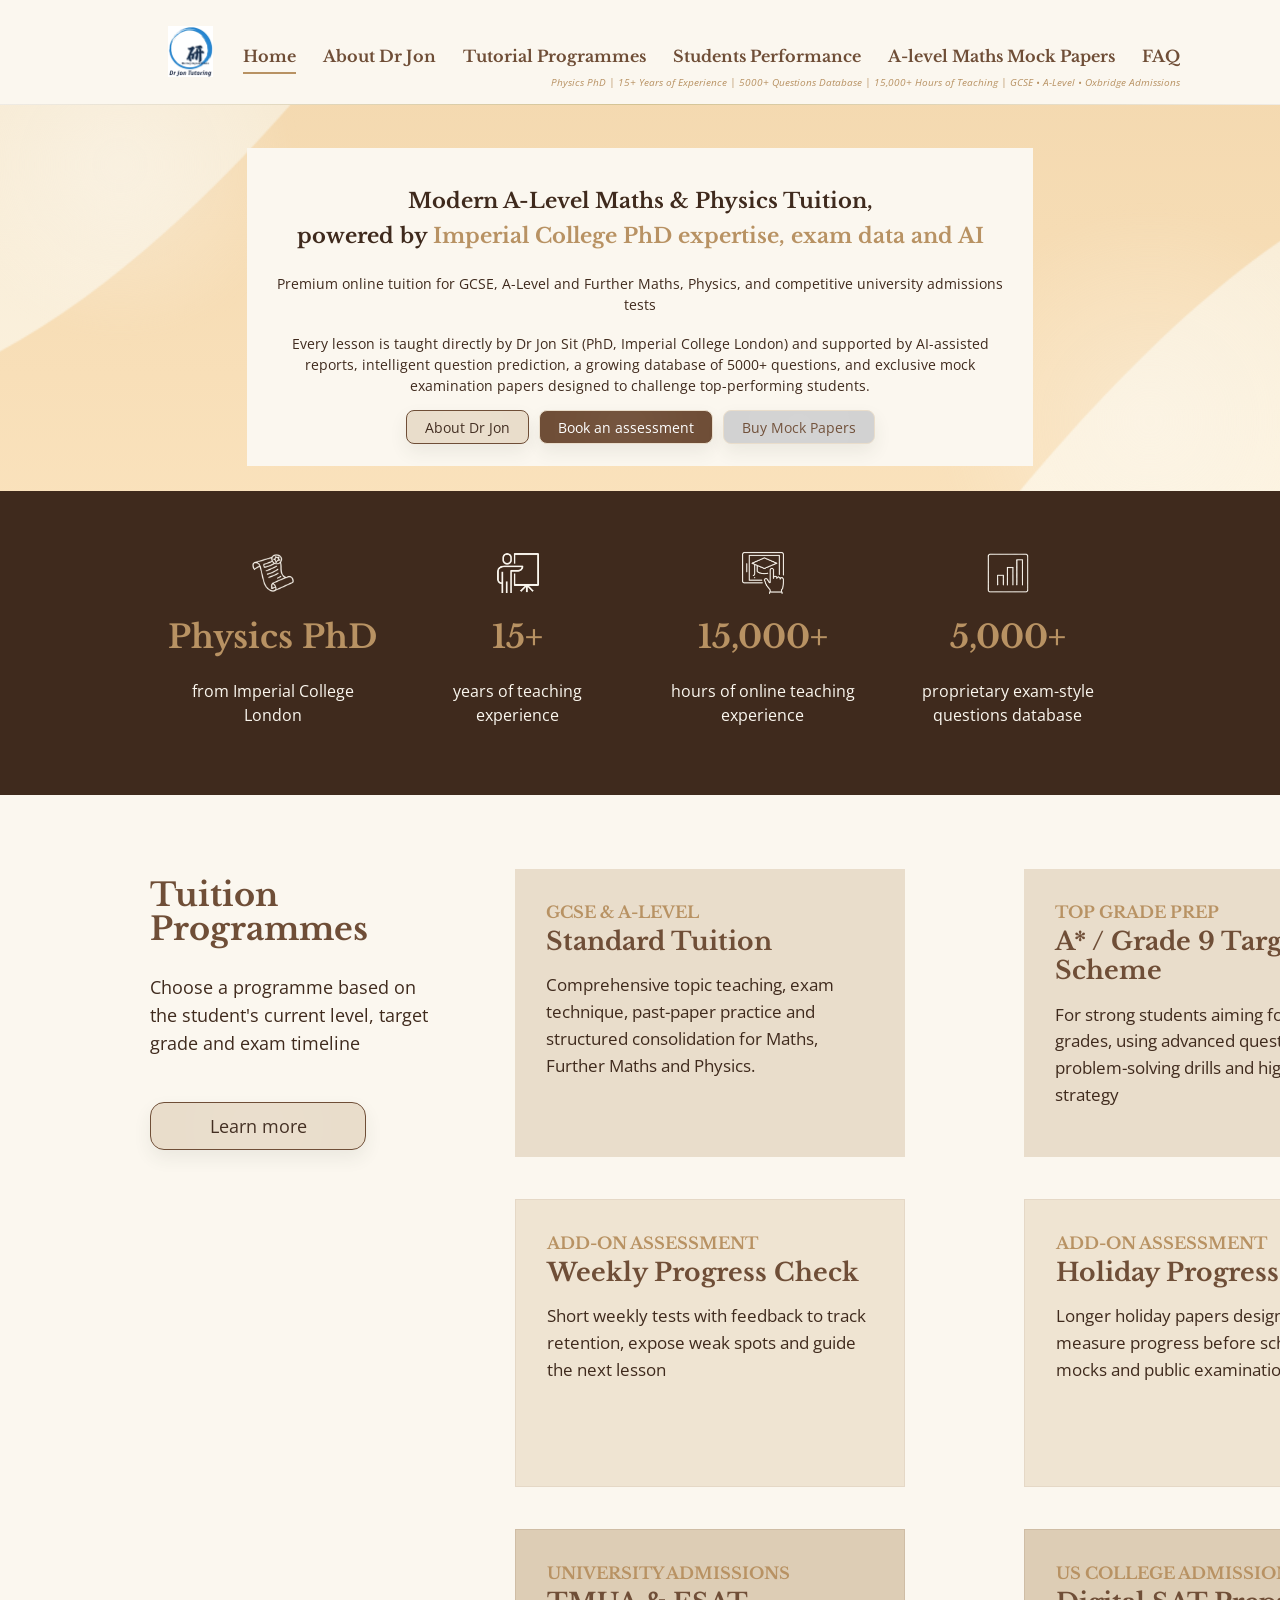
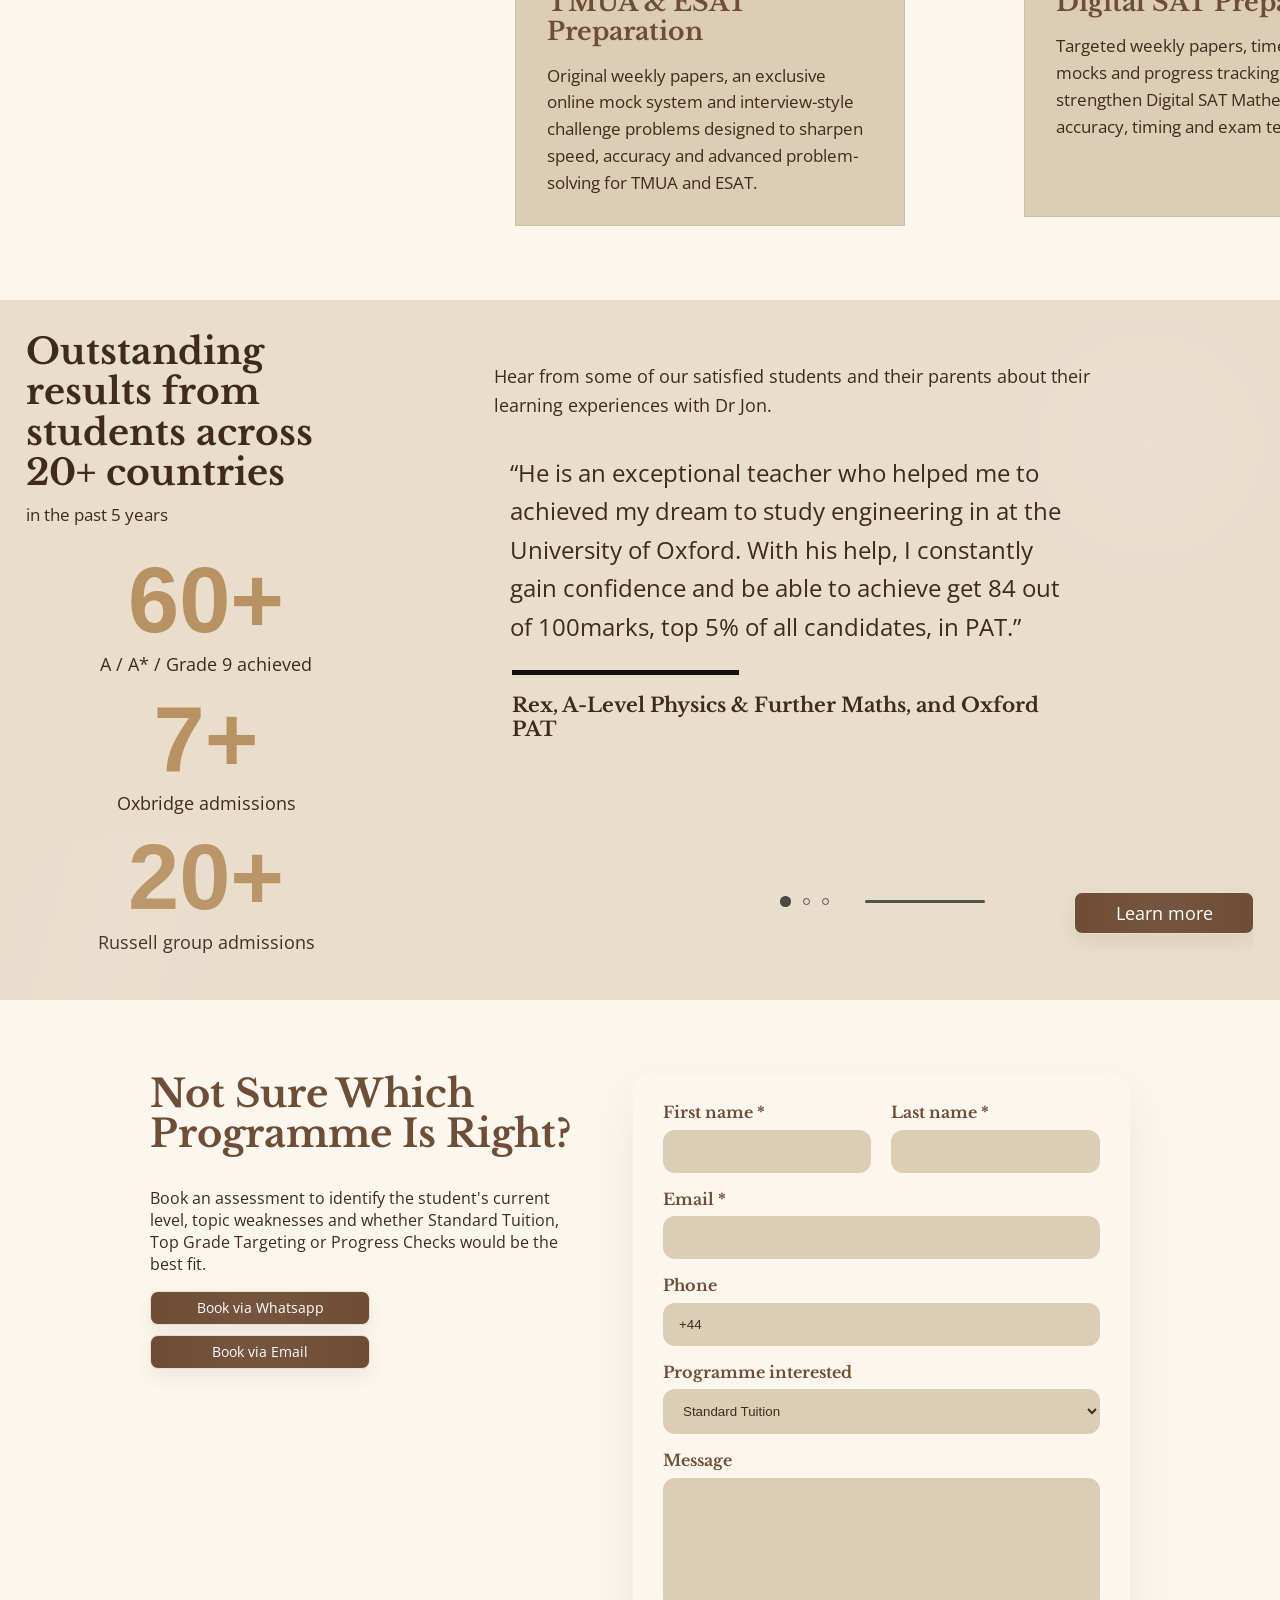
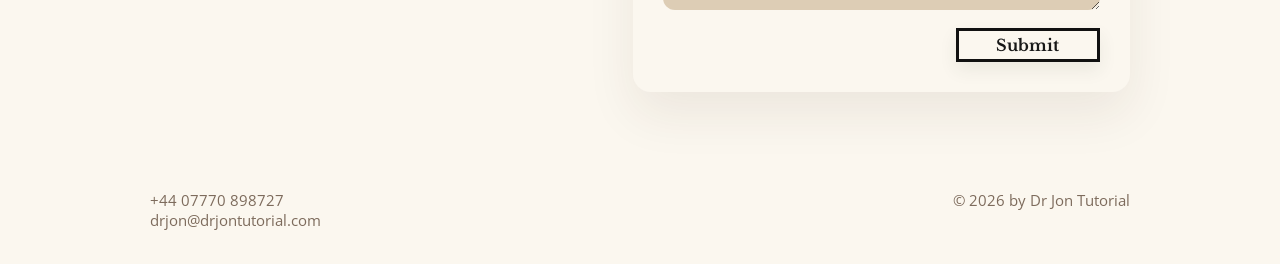
==== index.html @ 5d6f905e "Changes" ====
<!doctype html>
<html lang="en">
<head>
  <meta charset="utf-8">
  <meta name="viewport" content="width=device-width, initial-scale=1">
  <title>Dr Jon Tutoring</title>
  <link rel="preconnect" href="https://fonts.googleapis.com">
  <link rel="preconnect" href="https://fonts.gstatic.com" crossorigin>
  <link href="https://fonts.googleapis.com/css2?family=Libre+Baskerville:wght@400;700&family=Open+Sans:wght@400;700&display=swap" rel="stylesheet">
  <link rel="stylesheet" href="./styles.css">
</head>
<body>
  <header class="site-header">
    <div class="container header-inner">
      <a class="brand" href="./index.html" aria-label="Dr Jon Tutoring home">
        <img src="./assets/logo.png" alt="Dr Jon Tutoring logo">
        <div class="brand-copy">
          <p class="brand-title">Dr Jon Tutoring</p>
          <span class="brand-tag">Physics PhD and exam-focused tuition</span>
        </div>
      </a>
      <div class="site-nav">
        <ul>
          <li><a href="./index.html" aria-current="page">Home</a></li>
          <li><a href="./about-dr-jon.html">About Dr Jon</a></li>
          <li><a href="./tutorial-programmes.html">Tutorial Programmes</a></li>
          <li><a href="./students-performance.html">Students Performance</a></li>
          <li><a href="./a-level-maths-mock-papers.html">A-level Maths Mock Papers</a></li>
          <li><a href="./faq.html">FAQ</a></li>
        </ul>
        <div class="header-note">Physics PhD | 15+ Years of Experience | 5000+ Questions Database | 15,000+ Hours of Teaching | GCSE &bull; A-Level &bull; Oxbridge Admissions</div>
      </div>
    </div>
  </header>

  <main>
    <section class="hero reveal-section">
      <div class="container">
        <div class="hero-card animate-in reveal-card">
          <h1 class="hero-title">
            Modern A-Level Maths &amp; Physics Tuition,<br>
            powered by <span class="gold">Imperial College PhD expertise, exam data and AI</span>
          </h1>
          <p class="hero-subtitle">Premium online tuition for GCSE, A-Level and Further Maths, Physics, and competitive university admissions tests</p>
          <p class="hero-body">Every lesson is taught directly by Dr Jon Sit (PhD, Imperial College London) and supported by AI-assisted reports, intelligent question prediction, a growing database of 5000+ questions, and exclusive mock examination papers designed to challenge top-performing students.</p>
          <div class="hero-actions">
            <a class="btn primary" href="./about-dr-jon.html">About Dr Jon</a>
            <a class="btn dark" href="#contact">Book an assessment</a>
            <a class="btn light" href="./a-level-maths-mock-papers.html">Buy Mock Papers</a>
          </div>
        </div>
      </div>
    </section>

    <section class="stats reveal-section">
      <div class="container stats-grid">
        <article class="stat reveal-card" style="transition-delay: 0ms;">
          <div class="stat-icon"><img src="./assets/home-stat-scroll.png" alt=""></div>
          <h2 class="stat-value">Physics PhD</h2>
          <p class="stat-copy">from Imperial College London</p>
        </article>
        <article class="stat reveal-card" style="transition-delay: 80ms;">
          <div class="stat-icon"><img src="./assets/home-stat-teacher.png" alt=""></div>
          <h2 class="stat-value">15+</h2>
          <p class="stat-copy">years of teaching experience</p>
        </article>
        <article class="stat reveal-card" style="transition-delay: 160ms;">
          <div class="stat-icon"><img src="./assets/home-stat-online.png" alt=""></div>
          <h2 class="stat-value">15,000+</h2>
          <p class="stat-copy">hours of online teaching experience</p>
        </article>
        <article class="stat reveal-card" style="transition-delay: 240ms;">
          <div class="stat-icon"><img src="./assets/home-stat-chart.png" alt=""></div>
          <h2 class="stat-value">5,000+</h2>
          <p class="stat-copy">proprietary exam-style questions database</p>
        </article>
      </div>
    </section>

    <section class="section home-programmes-section reveal-section">
      <div class="container programmes">
        <div class="programmes-copy reveal-card">
          <p class="section-eyebrow">Tuition</p>
          <h2 class="section-title">Programmes</h2>
          <p>Choose a programme based on the student's current level, target grade and exam timeline</p>
          <a class="btn primary programmes-cta" href="./tutorial-programmes.html">Learn more</a>
        </div>
        <article class="programme-card reveal-card" style="transition-delay: 70ms;">
          <h3>GCSE &amp; A-Level</h3>
          <h4>Standard Tuition</h4>
          <p>Comprehensive topic teaching, exam technique, past-paper practice and structured consolidation for Maths, Further Maths and Physics.</p>
        </article>
        <article class="programme-card reveal-card" style="transition-delay: 140ms;">
          <h3>Top Grade Prep</h3>
          <h4>A* / Grade 9 Targeting Scheme</h4>
          <p>For strong students aiming for the highest grades, using advanced questions, problem-solving drills and high-level exam strategy</p>
        </article>
        <article class="programme-card programme-card--light reveal-card" style="transition-delay: 210ms;">
          <h3>Add-on Assessment</h3>
          <h4>Weekly Progress Check</h4>
          <p>Short weekly tests with feedback to track retention, expose weak spots and guide the next lesson</p>
        </article>
        <article class="programme-card programme-card--light reveal-card" style="transition-delay: 280ms;">
          <h3>Add-on Assessment</h3>
          <h4>Holiday Progress Check</h4>
          <p>Longer holiday papers designed to measure progress before school tests, mocks and public examinations</p>
        </article>
        <article class="programme-card programme-card--admissions programme-card--tmua reveal-card" style="transition-delay: 350ms;">
          <h3>University Admissions</h3>
          <h4>TMUA &amp; ESAT Preparation</h4>
          <p>Original weekly papers, an exclusive online mock system and interview-style challenge problems designed to sharpen speed, accuracy and advanced problem-solving for TMUA and ESAT.</p>
        </article>
        <article class="programme-card programme-card--admissions programme-card--sat reveal-card" style="transition-delay: 420ms;">
          <h3>US College Admissions</h3>
          <h4>Digital SAT Preparation</h4>
          <p>Targeted weekly papers, timed online mocks and progress tracking to strengthen Digital SAT Mathematics accuracy, timing and exam technique.</p>
        </article>
      </div>
    </section>

    <section class="section results reveal-section">
      <div class="container results-grid">
        <div class="big-stats reveal-card">
          <div>
            <h2 class="section-title">Outstanding results from students across 20+ countries</h2>
            <p class="big-stats-note">in the past 5 years</p>
          </div>
          <div>
            <p class="big-stat-number" data-counter-target="90" data-counter-suffix="+">90+</p>
            <div class="big-stat-label">A / A* / Grade 9 achieved</div>
          </div>
          <div>
            <p class="big-stat-number" data-counter-target="10" data-counter-suffix="+">10+</p>
            <div class="big-stat-label">Oxbridge admissions</div>
          </div>
          <div>
            <p class="big-stat-number" data-counter-target="30" data-counter-suffix="+">30+</p>
            <div class="big-stat-label">Russell group admissions</div>
          </div>
        </div>

        <div class="testimonial-shell reveal-card" style="transition-delay: 120ms;">
          <p class="testimonial-intro">Hear from some of our satisfied students and their parents about their learning experiences with Dr Jon.</p>

          <div class="testimonial-stage" aria-live="polite">
            <article class="testimonial active" data-testimonial>
              <p class="testimonial-quote">&ldquo;He is an exceptional teacher who helped me to achieved my dream to study engineering in at the University of Oxford. With his help, I constantly gain confidence and be able to achieve get 84 out of 100marks, top 5% of all candidates, in PAT.&rdquo;</p>
              <div class="testimonial-rule"></div>
              <p class="testimonial-name">Rex, A-Level Physics &amp; Further Maths, and Oxford PAT</p>
            </article>
            <article class="testimonial" data-testimonial>
              <p class="testimonial-quote">&ldquo;Thank you so much, Dr. Jon, for helping my son Harry get into Oxford to study Physics. We never imagined Harry could achieve this!&rdquo;</p>
              <div class="testimonial-rule"></div>
              <p class="testimonial-name">Parent of Harry, A-Level Physics and Oxford PAT</p>
            </article>
            <article class="testimonial" data-testimonial>
              <p class="testimonial-quote">&ldquo;Jon is smart, friendly and patient. He sees the strength and weakness in his pupils and tutors accordingly. He has expertise in preparation for Oxbridge, and I am very happy to report that my son has been accepted by Cambridge this year.&rdquo;</p>
              <div class="testimonial-rule"></div>
              <p class="testimonial-name">Sharon, A-level Physics, Maths &amp; Further Maths, Cambridge EAA</p>
            </article>
          </div>

          <div class="testimonial-controls">
            <div class="dots" aria-label="Testimonial rotation controls">
              <button class="dot active" type="button" aria-label="Show testimonial 1" aria-pressed="true"></button>
              <button class="dot" type="button" aria-label="Show testimonial 2" aria-pressed="false"></button>
              <button class="dot" type="button" aria-label="Show testimonial 3" aria-pressed="false"></button>
            </div>
            <div class="testimonial-progress" aria-hidden="true"><span class="testimonial-progress-bar" data-testimonial-progress></span></div>
            <a class="btn dark" href="./students-performance.html">Learn more</a>
          </div>
        </div>
      </div>
    </section>

    <section class="section contact reveal-section" id="contact">
      <div class="container contact-grid">
        <div class="contact-copy reveal-card">
          <h2 class="section-title">Not Sure Which Programme Is Right?</h2>
          <p>Book an assessment to identify the student's current level, topic weaknesses and whether Standard Tuition, Top Grade Targeting or Progress Checks would be the best fit.</p>
          <a class="btn dark" href="https://wa.me/447770898727" target="_blank" rel="noreferrer noopener">Book via Whatsapp</a>
          <a class="btn dark" href="mailto:drjon@drjontutorial.com">Book via Email</a>
        </div>

        <div class="contact-panel reveal-card" style="transition-delay: 120ms;">
          <form class="contact-form">
            <div class="field">
              <label for="first-name">First name *</label>
              <input id="first-name" type="text" name="first-name">
            </div>
            <div class="field">
              <label for="last-name">Last name *</label>
              <input id="last-name" type="text" name="last-name">
            </div>
            <div class="field full">
              <label for="email">Email *</label>
              <input id="email" type="email" name="email">
            </div>
            <div class="field full">
              <label for="phone">Phone</label>
              <input id="phone" type="tel" name="phone" value="+44 ">
            </div>
            <div class="field full">
              <label for="programme">Programme interested</label>
              <select id="programme" name="programme">
                <option>Standard Tuition</option>
                <option>Top Grade Targeting Scheme</option>
                <option>Holiday Progress Check</option>
                <option>TMUA &amp; ESAT Preparation</option>
                <option>Digital SAT Preparation</option>
                <option>Mock Papers</option>
              </select>
            </div>
            <div class="field full">
              <label for="message">Message</label>
              <textarea id="message" name="message"></textarea>
            </div>
            <div class="submit-row">
              <button class="btn" type="submit">Submit</button>
            </div>
          </form>
        </div>
      </div>
    </section>
  </main>

  <footer class="site-footer">
    <div class="container footer-inner">
      <div>
        <div>+44 07770 898727</div>
        <div>drjon@drjontutorial.com</div>
      </div>
      <div>&copy; <span data-year></span> by Dr Jon Tutorial</div>
    </div>
  </footer>

  <script src="./script.js"></script>
</body>
</html>
---- styles.css ----
:root {
  --bg: #fbf7ef;
  --bg-warm: #e9ddcb;
  --bg-warm-deep: #d8c7ad;
  --ink: #3f2a1d;
  --ink-soft: #6f4e37;
  --text: #3f2a1d;
  --muted: #7d6b5c;
  --panel: #fbf7ef;
  --accent: #b89263;
  --accent-dark: #6f4e37;
  --gold: #b89263;
  --charcoal: #3f2a1d;
  --button: #6f4e37;
  --shadow: 0 22px 50px rgba(63, 42, 29, 0.08);
  --max: 1200px;
  --radius: 18px;
  --font-serif: "Libre Baskerville", Georgia, "Times New Roman", serif;
  --font-sans: "Open Sans", "Segoe UI", Tahoma, Geneva, Verdana, sans-serif;
}

* {
  box-sizing: border-box;
}

html {
  scroll-behavior: smooth;
}

body {
  margin: 0;
  background: var(--bg);
  color: var(--text);
  font-family: var(--font-sans);
  min-width: 980px;
  overflow-x: hidden;
}

img {
  max-width: 100%;
  display: block;
}

a {
  color: inherit;
  text-decoration: none;
}

button {
  font: inherit;
}

.container {
  width: 980px;
  margin: 0 auto;
}

.site-header {
  position: sticky;
  top: 0;
  z-index: 20;
  background: rgba(251, 247, 239, 0.96);
  backdrop-filter: blur(10px);
  border-bottom: 1px solid rgba(57, 61, 50, 0.06);
}

.header-inner {
  position: relative;
  width: 100%;
  min-height: 104px;
}

.brand {
  position: absolute;
  left: 168px;
  top: 26px;
  display: flex;
  align-items: center;
  gap: 14px;
  width: 56px;
  margin: 0;
}

.brand img {
  width: 45px;
  height: 51px;
  object-fit: contain;
  background: #fff;
}

.brand-copy {
  display: none;
  flex-direction: column;
  gap: 4px;
}

.brand-title {
  margin: 0;
  color: var(--ink-soft);
  font: 700 1rem/1.1 var(--font-serif);
}

.brand-tag {
  color: var(--gold);
  font-size: 0.78rem;
}

.site-nav {
  position: absolute;
  top: 45px;
  right: 100px;
  display: flex;
  flex-direction: column;
  align-items: flex-end;
  gap: 8px;
  width: auto;
  margin: 0;
  transform: none;
}

.site-nav ul {
  display: flex;
  flex-wrap: nowrap;
  justify-content: flex-end;
  gap: 27px;
  list-style: none;
  margin: 0;
  padding: 0;
}

.site-nav a {
  position: relative;
  color: var(--ink-soft);
  font: 700 16px/1.4 var(--font-serif);
}

.site-nav a::after {
  content: "";
  position: absolute;
  left: 0;
  bottom: -8px;
  width: 100%;
  height: 2px;
  background: var(--gold);
  transform: scaleX(0);
  transform-origin: center;
  transition: transform 180ms ease;
}

.site-nav a:hover::after,
.site-nav a[aria-current="page"]::after {
  transform: scaleX(1);
}

.header-note {
  color: #b89263;
  font-family: var(--font-sans);
  font-size: 10px;
  font-style: italic;
  text-align: right;
  width: 680px;
  line-height: 1.4;
}

.hero {
  position: relative;
  overflow: hidden;
  background:
    linear-gradient(rgba(233, 221, 203, 0.3), rgba(251, 247, 239, 0.3)),
    url("./assets/hero-bg.png") center/cover no-repeat;
  height: 386px;
  padding: 43px 0 0;
}

.hero::before,
.hero::after {
  content: "";
  position: absolute;
  inset: auto;
  border-radius: 50%;
  pointer-events: none;
  filter: blur(10px);
  opacity: 0.5;
}

.hero::before {
  top: -120px;
  left: -60px;
  width: 360px;
  height: 360px;
  background: radial-gradient(circle, rgba(251, 247, 239, 0.8) 0%, rgba(251, 247, 239, 0) 68%);
  animation: heroFloatOne 16s ease-in-out infinite;
}

.hero::after {
  right: -80px;
  bottom: -140px;
  width: 420px;
  height: 420px;
  background: radial-gradient(circle, rgba(251, 247, 239, 0.68) 0%, rgba(251, 247, 239, 0) 72%);
  animation: heroFloatTwo 18s ease-in-out infinite;
}

.hero-card {
  position: relative;
  z-index: 1;
  width: 786px;
  min-height: 300px;
  margin: 0 auto;
  padding: 36px 30px 22px;
  background: #fbf7ef;
  border: 0;
  box-shadow: none;
  text-align: center;
}

.hero-title {
  margin: 0 0 20px;
  color: var(--ink);
  font: 700 21px/1.65 var(--font-serif);
}

.hero-title .gold {
  color: var(--gold);
}

.hero-subtitle,
.hero-body {
  margin: 0 auto;
  max-width: 726px;
  line-height: 1.5;
  color: var(--text);
}

.hero-subtitle {
  font-size: 14px;
  margin-bottom: 18px;
}

.hero-body {
  font-size: 14px;
}

.hero-actions {
  display: flex;
  flex-wrap: nowrap;
  justify-content: center;
  gap: 10px;
  margin-top: 14px;
}

.btn {
  display: inline-flex;
  align-items: center;
  justify-content: center;
  position: relative;
  isolation: isolate;
  overflow: hidden;
  width: auto;
  min-width: 0;
  height: 34px;
  padding: 0 18px;
  border-radius: 8px;
  border: 1px solid transparent;
  font-size: 14px;
  white-space: nowrap;
  box-shadow: 0 8px 18px rgba(57, 61, 50, 0.08);
  transition: transform 240ms cubic-bezier(0.22, 1, 0.36, 1), opacity 180ms ease, background 240ms ease, box-shadow 240ms ease, border-color 240ms ease;
}

.btn::before,
.btn::after {
  content: "";
  position: absolute;
  pointer-events: none;
}

.btn::before {
  inset: -1px;
  background: linear-gradient(118deg, transparent 20%, rgba(255, 255, 255, 0.34) 46%, rgba(255, 255, 255, 0.08) 54%, transparent 78%);
  transform: translateX(-135%);
  opacity: 0;
  transition: transform 760ms cubic-bezier(0.22, 1, 0.36, 1), opacity 260ms ease;
}

.btn::after {
  left: 50%;
  top: 50%;
  width: 140%;
  height: 260%;
  transform: translate(-50%, -50%) scale(0.92);
  background: radial-gradient(circle, rgba(255, 255, 255, 0.18) 0%, rgba(255, 255, 255, 0) 62%);
  mix-blend-mode: screen;
  opacity: 0.22;
  animation: buttonBreath 4.8s ease-in-out infinite;
}

.hero-actions .btn,
.contact-copy .btn {
  width: auto;
  min-width: 0;
  white-space: nowrap;
}

.btn:hover {
  transform: translateY(-2px);
  box-shadow: 0 14px 24px rgba(57, 61, 50, 0.12);
}

.btn:hover::before,
.btn:focus-visible::before {
  transform: translateX(135%);
  opacity: 1;
}

.btn:hover::after,
.btn:focus-visible::after {
  opacity: 0.34;
}

.btn:focus-visible {
  outline: 2px solid rgba(168, 132, 22, 0.58);
  outline-offset: 3px;
}

.btn.primary {
  background: #e9ddcb;
  color: var(--ink);
  border-color: #6f4e37;
}

.btn.dark {
  background: #6f4e37;
  color: #fff;
  border-color: #e9ddcb;
}

.btn.light {
  background: #d2d2d2;
  color: #6f4e37;
  border-color: #e9ddcb;
}

.stats {
  background: var(--charcoal);
  color: #fbf7ef;
  height: 304px;
  padding: 60px 0 0;
}

.stats-grid {
  display: grid;
  grid-template-columns: repeat(4, 1fr);
  gap: 0;
}

.stat {
  text-align: center;
}

.stat-icon {
  margin: 0 auto 20px;
  width: 44px;
  height: 44px;
  border: 0;
  border-radius: 0;
  display: grid;
  place-items: center;
}

.stat-icon img {
  width: 44px;
  height: 44px;
  object-fit: contain;
}

.stat-value {
  margin: 0;
  color: var(--gold);
  font: 700 32px/1.4 var(--font-serif);
}

.stat-copy {
  margin: 19px auto 0;
  max-width: 190px;
  line-height: 1.5;
  font-size: 16px;
}

.section {
  padding: 74px 0;
}

.section-title {
  margin: 0 0 16px;
  color: var(--ink-soft);
  font: 700 clamp(2rem, 3vw, 3.6rem)/1.05 var(--font-serif);
}

.section-eyebrow {
  margin: 0 0 10px;
  color: var(--gold);
  font: 700 1rem/1.1 var(--font-serif);
  text-transform: uppercase;
}

.programmes {
  display: grid;
  grid-template-columns: 327px 471px 327px;
  grid-template-rows: auto auto;
  column-gap: 38px;
  row-gap: 42px;
  align-items: start;
}

.programmes-copy {
  grid-row: 1 / span 2;
  padding-top: 10px;
}

.programmes-copy .section-eyebrow {
  display: none;
}

.programmes-copy .section-title {
  width: 220px;
  color: var(--ink-soft);
  font: 700 32px/1.05 var(--font-serif);
  margin-bottom: 28px;
}

.programmes-copy .section-title::before {
  content: "Tuition\A";
  white-space: pre;
}

.programmes-copy p,
.page-content p {
  line-height: 1.7;
}

.programmes-copy p {
  width: 285px;
  margin: 0 0 44px;
  font-size: 18px;
  line-height: 1.55;
}

.programmes-cta {
  width: 216px;
  height: 48px;
  border-radius: 14px;
  color: var(--ink);
  font-size: 18px;
  border-color: #b89263;
}

.programme-card {
  width: 390px;
  min-height: 288px;
  margin: 0;
  padding: 34px 31px 28px;
  background: #e9ddcb;
  box-shadow: none;
  transition: transform 280ms ease, box-shadow 280ms ease;
}

.programme-card:hover {
  transform: translateY(-6px);
  box-shadow: 0 18px 32px rgba(91, 77, 67, 0.14);
}

.programme-card h3 {
  margin: 0 0 4px;
  color: var(--gold);
  font: 700 1.02rem/1.2 var(--font-serif);
  text-transform: uppercase;
}

.programme-card h4 {
  margin: 0 0 16px;
  color: var(--ink-soft);
  font: 700 25px/1.18 var(--font-serif);
}

.programme-card p {
  margin: 0;
  color: #3f2a1d;
  font-size: 17px;
  line-height: 1.58;
}

.programme-card--light {
  background: #efe4d2;
  border: 1px solid rgba(111, 78, 55, 0.08);
}

.programme-card--admissions {
  width: 390px;
  min-height: 288px;
  padding: 34px 31px 28px;
  background: #ddcdb5;
  border: 1px solid rgba(111, 78, 55, 0.12);
}

.programme-card--tmua {
  grid-column: 2;
  grid-row: 3;
}

.programme-card--sat {
  grid-column: 3;
  grid-row: 3;
}

@media (max-width: 900px) {
  .programme-card--admissions {
    min-height: 0;
  }
}

.tutorial-page {
  background:
    linear-gradient(180deg, rgba(224, 190, 154, 0.28) 0, rgba(224, 190, 154, 0.28) 390px, transparent 390px),
    var(--bg);
}

.tutorial-hero {
  padding: 48px 0 24px;
}

.tutorial-hero-inner {
  display: grid;
  grid-template-columns: 430px 1fr;
  gap: 34px;
  align-items: stretch;
}

.tutorial-hero-copy {
  padding: 42px 0 0 4px;
}

.tutorial-hero-title {
  width: 360px;
  margin-bottom: 18px;
}

.tutorial-lead {
  width: 340px;
  margin: 0;
  font-size: 16px;
  line-height: 1.8;
  color: var(--ink-soft);
}

.tutorial-hero-panel {
  display: flex;
  align-items: center;
  min-height: 290px;
  padding: 36px 38px;
  background: #e9ddcb;
}

.tutorial-hero-panel-copy {
  max-width: 560px;
}

.tutorial-hero-kicker {
  margin: 0 0 16px;
  color: #6f4e37;
  font: 700 0.95rem/1.1 var(--font-serif);
  text-transform: uppercase;
  letter-spacing: 0.03em;
}

.tutorial-hero-panel h2 {
  margin: 0 0 16px;
  color: var(--ink);
  font: 700 2.25rem/1.06 var(--font-serif);
  max-width: 440px;
}

.tutorial-hero-panel p:last-child {
  margin: 0;
  max-width: 520px;
  font-size: 1rem;
  line-height: 1.8;
}

.tutorial-features {
  padding-top: 10px;
  padding-bottom: 28px;
}

.tutorial-features-grid {
  display: grid;
  grid-template-columns: repeat(4, 1fr);
  gap: 18px;
}

.feature-card {
  min-height: 220px;
  padding: 30px 24px 26px;
  background: #fbf7ef;
  border: 1px solid rgba(91, 77, 67, 0.12);
}

.feature-number {
  color: #b89263;
  font: 700 2rem/1 var(--font-serif);
  margin-bottom: 22px;
}

.feature-card h3 {
  margin: 0 0 12px;
  color: var(--ink);
  font: 700 1.15rem/1.2 var(--font-serif);
}

.feature-card p {
  margin: 0;
  line-height: 1.8;
}

.tutorial-pathway {
  padding-top: 46px;
}

.tutorial-section-heading {
  width: 820px;
  margin: 0 auto 28px;
  text-align: center;
}

.tutorial-section-heading .section-eyebrow {
  display: inline-block;
  margin-bottom: 14px;
}

.tutorial-section-heading .section-title {
  margin-bottom: 10px;
}

.tutorial-section-heading p:last-child {
  margin: 0 auto;
  max-width: 860px;
  line-height: 1.8;
}

.pathway-grid {
  display: grid;
  grid-template-columns: 1fr 1fr;
  gap: 24px;
}

.pathway-card {
  padding: 34px 32px 30px;
  background: #e9ddcb;
  min-height: 360px;
}

.pathway-card--accent {
  background: #ddcdb5;
}

.pathway-index {
  width: 42px;
  height: 42px;
  border-radius: 50%;
  display: grid;
  place-items: center;
  margin-bottom: 18px;
  border: 2px solid rgba(57, 61, 50, 0.45);
  color: var(--ink);
  font: 700 1rem/1 var(--font-serif);
}

.pathway-card h3 {
  margin: 0 0 14px;
  color: var(--ink);
  font: 700 1.9rem/1.08 var(--font-serif);
}

.pathway-summary {
  margin: 0 0 18px;
  line-height: 1.8;
}

.pathway-card ul {
  margin: 0;
  padding-left: 18px;
  line-height: 1.8;
}

.pathway-card li + li {
  margin-top: 8px;
}

.tutorial-addons {
  padding-top: 52px;
}

.addon-panel {
  display: grid;
  grid-template-columns: 390px 1fr;
  gap: 32px;
  align-items: start;
  background: #fbf7ef;
  padding: 32px 34px;
  border: 1px solid rgba(91, 77, 67, 0.12);
}

.addon-copy .section-title {
  margin-bottom: 16px;
}

.addon-copy p:last-child {
  margin: 0;
  line-height: 1.8;
}

.addon-list {
  display: grid;
  gap: 18px;
}

.addon-item {
  display: grid;
  grid-template-columns: 56px 1fr;
  gap: 18px;
  align-items: start;
  padding: 16px 0;
  border-bottom: 1px solid rgba(91, 77, 67, 0.14);
}

.addon-item:last-child {
  border-bottom: 0;
  padding-bottom: 0;
}

.addon-badge {
  width: 44px;
  height: 44px;
  border-radius: 50%;
  background: #e9ddcb;
  color: var(--ink);
  display: grid;
  place-items: center;
  font: 700 1rem/1 var(--font-serif);
}

.addon-item h3 {
  margin: 0 0 6px;
  color: var(--ink);
  font: 700 1.15rem/1.2 var(--font-serif);
}

.addon-item p {
  margin: 0;
  line-height: 1.8;
}

.tutorial-method {
  padding-top: 56px;
}

.method-panel {
  padding: 38px 42px 30px;
  background: linear-gradient(180deg, rgba(233, 221, 203, 0.12), rgba(216, 199, 173, 0.24));
}

.method-intro {
  max-width: 800px;
  margin: 0 0 28px;
  line-height: 1.8;
}

.method-grid {
  display: grid;
  grid-template-columns: repeat(4, 1fr);
  gap: 16px;
}

.method-grid article {
  padding: 18px 18px 14px;
  background: #fbf7ef;
  border: 1px solid rgba(91, 77, 67, 0.12);
  text-align: center;
}

.method-grid h3 {
  margin: 0 0 8px;
  color: #b89263;
  font: 700 1.9rem/1 var(--font-serif);
}

.method-grid p {
  margin: 0;
  color: var(--ink);
  line-height: 1.6;
}

.tutorial-programmes-page {
  background: var(--bg);
}

.tp-support {
  padding: 34px 0 0;
}

.tp-support-shell {
  display: grid;
  grid-template-columns: 292px 1fr;
  gap: 36px;
  align-items: stretch;
}

.tp-support-intro {
  min-height: 374px;
  padding: 42px 38px;
  background: #6f4e37;
  color: #fbf7ef;
}

.tp-support-intro h1 {
  margin: 0 0 26px;
  color: #fbf7ef;
  font: 700 23px/1.35 var(--font-serif);
}

.tp-support-intro p {
  margin: 0;
  color: #fbf7ef;
  font-size: 15px;
  line-height: 2.25;
}

.tp-support-panel {
  min-height: 374px;
  padding: 42px 44px 34px;
  background: rgba(255, 255, 255, 0.94);
  border: 1px solid rgba(91, 77, 67, 0.08);
}

.tp-support-panel h2 {
  margin: 0 0 18px;
  color: var(--ink);
  font: 700 22px/1.3 var(--font-serif);
}

.tp-support-list {
  display: grid;
  gap: 10px;
}

.tp-support-item {
  display: grid;
  grid-template-columns: 52px 1fr;
  gap: 12px;
  align-items: center;
}

.tp-support-icon {
  width: 52px;
  height: 52px;
  border: 1px solid #d8c7ad;
  border-radius: 4px;
  display: grid;
  place-items: center;
  color: #b89263;
  font: 700 30px/1 "Arial Black", Arial, sans-serif;
  background: #fbf7ef;
}

.tp-support-icon-grid::before {
  content: "";
  width: 26px;
  height: 26px;
  background:
    linear-gradient(#d8c7ad 0 0) 0 0 / 100% 1px no-repeat,
    linear-gradient(#d8c7ad 0 0) 0 50% / 100% 1px no-repeat,
    linear-gradient(#d8c7ad 0 0) 0 100% / 100% 1px no-repeat,
    linear-gradient(#d8c7ad 0 0) 0 0 / 1px 100% no-repeat,
    linear-gradient(#d8c7ad 0 0) 50% 0 / 1px 100% no-repeat,
    linear-gradient(#d8c7ad 0 0) 100% 0 / 1px 100% no-repeat;
}

.tp-support-icon-arrow::before {
  content: "↗";
  transform: translateY(-1px);
}

.tp-support-item h3 {
  margin: 0 0 2px;
  padding: 13px 18px 0;
  color: var(--ink-soft);
  font: 700 18px/1.2 var(--font-serif);
}

.tp-support-item p {
  margin: 0;
  padding: 0 18px 13px;
  color: #6f4e37;
  font-size: 12px;
  line-height: 1.5;
}

.tp-support-item > div:last-child {
  border: 1px solid #d8c7ad;
  border-radius: 18px;
  background: #ddcdb5;
}

.tp-overview {
  margin-top: 2px;
  padding: 30px 0 34px;
  background: #e9ddcb;
}

.tp-overview-shell,
.tp-main-pathway,
.tp-addons {
  text-align: center;
}

.tp-overview h2,
.tp-main-pathway h2,
.tp-addons h2 {
  margin: 0;
  color: var(--ink);
  font: 700 24px/1.3 var(--font-serif);
}

.tp-rule {
  width: 30px;
  height: 3px;
  margin: 10px auto 14px;
  background: #2d2d2d;
}

.tp-overview-shell > p,
.tp-section-copy {
  margin: 0 auto;
  color: var(--ink-soft);
  font-size: 14px;
  line-height: 1.45;
}

.tp-overview-flow {
  display: grid;
  grid-template-columns: 160px 70px 160px;
  justify-content: center;
  align-items: center;
  gap: 8px;
  margin-top: 22px;
}

.tp-overview-node {
  width: 160px;
  min-height: 113px;
  padding: 19px 16px 14px;
  border: 5px solid #b89263;
  border-radius: 999px;
  background: #fbf7ef;
}

.tp-overview-node h3 {
  margin: 0 0 6px;
  color: var(--ink);
  font: 700 16px/1.2 var(--font-serif);
}

.tp-overview-node p {
  margin: 0;
  color: var(--ink-soft);
  font-size: 12px;
  line-height: 1.45;
}

.tp-overview-arrow {
  color: #b89263;
  font: 400 44px/1 var(--font-serif);
}

.tp-main-pathway {
  padding: 34px 0 52px;
}

.tp-section-copy {
  max-width: 700px;
}

.tp-cards-two {
  display: grid;
  grid-template-columns: 1fr 1fr;
  gap: 42px;
  justify-content: center;
  width: 700px;
  margin: 24px auto 0;
}

.tp-cards-three {
  display: grid;
  grid-template-columns: repeat(3, 1fr);
  gap: 18px;
  width: 776px;
  margin: 16px auto 0;
}

.tp-card {
  position: relative;
  background: #fbf7ef;
  border: 2px solid rgba(70, 61, 50, 0.55);
  box-shadow: 6px 6px 0 #d8c7ad;
  text-align: center;
}

.tp-card-main {
  min-height: 400px;
  padding: 20px 22px 20px;
}

.tp-card-addon {
  min-height: 510px;
  padding: 20px 18px 18px;
}

.tp-card-badge {
  position: absolute;
  top: -10px;
  left: -10px;
  width: 28px;
  height: 28px;
  border-radius: 50%;
  background: #6f4e37;
  color: #fbf7ef;
  display: grid;
  place-items: center;
  font: 700 15px/1 "Arial Black", Arial, sans-serif;
}

.tp-card-badge-alpha {
  text-transform: lowercase;
}

.tp-card h3 {
  margin: 8px 0 12px;
  color: var(--ink);
  font: 700 21px/1.25 var(--font-serif);
}

.tp-card-lead {
  margin: 0 0 14px;
  color: var(--ink-soft);
  font-size: 13px;
  line-height: 1.55;
}

.tp-card-subtitle {
  margin: 10px 0 8px;
  color: var(--ink);
  font: 700 14px/1.2 var(--font-serif);
}

.tp-card ul {
  margin: 0;
  padding-left: 18px;
  text-align: left;
  color: var(--ink-soft);
  font-size: 12px;
  line-height: 1.55;
}

.tp-card li + li {
  margin-top: 3px;
}

.tp-mini-badges {
  display: grid;
  grid-template-columns: 1fr 1fr;
  gap: 12px;
  margin: 6px 0 12px;
}

.tp-mini-badge {
  min-height: 74px;
  padding: 10px 12px;
  border-radius: 18px;
  background: #e9ddcb;
  color: var(--ink-soft);
}

.tp-mini-badge strong {
  display: block;
  margin-bottom: 4px;
  color: var(--ink);
  font: 700 13px/1.2 var(--font-serif);
}

.tp-mini-badge span {
  display: block;
  font-size: 10px;
  line-height: 1.35;
}

.tp-addons {
  padding: 34px 0 44px;
}

.tp-method {
  padding: 18px 0 0;
  background: #ddcdb5;
}

.tp-method-shell {
  padding: 16px 0 34px;
  background:
    linear-gradient(180deg, rgba(255,255,255,0.06), rgba(255,255,255,0.06)),
    url("./assets/hero-bg.png") center/cover no-repeat;
}

.tp-method-kicker {
  margin: 0;
  text-align: center;
  color: var(--ink-soft);
  font: 700 12px/1.2 var(--font-sans);
}

.tp-method h2 {
  margin: 6px auto 8px;
  max-width: 540px;
  text-align: center;
  color: var(--ink);
  font: 700 32px/1.25 var(--font-serif);
}

.tp-method-copy {
  max-width: 540px;
  margin: 0 auto 18px;
  text-align: center;
  color: var(--ink-soft);
  font-size: 13px;
  line-height: 1.6;
}

.tp-method-panel {
  width: 820px;
  margin: 0 auto;
  padding: 34px 38px 28px;
  background: rgba(251, 247, 239, 0.95);
  display: grid;
  grid-template-columns: 1fr 1fr;
  column-gap: 74px;
  row-gap: 34px;
}

.tp-method-panel article span {
  display: block;
  margin-bottom: 8px;
  color: var(--ink-soft);
  font: 700 16px/1 var(--font-sans);
}

.tp-method-panel article h3 {
  margin: 0 0 10px;
  color: var(--ink);
  font: 700 18px/1.2 var(--font-serif);
}

.tp-method-panel article p {
  margin: 0;
  color: var(--ink-soft);
  font-size: 13px;
  line-height: 1.7;
}

.tp-contact {
  padding: 34px 0 18px;
}

.tp-contact-shell {
  display: grid;
  grid-template-columns: 240px 1fr;
  gap: 44px;
  align-items: start;
}

.tp-contact-copy {
  padding-top: 36px;
}

.tp-contact-copy h2 {
  margin: 0 0 28px;
  color: var(--ink);
  font: 700 24px/1.18 var(--font-serif);
}

.tp-contact-copy p {
  margin: 0 0 20px;
  color: var(--ink-soft);
  font-size: 14px;
  line-height: 1.75;
}

.tp-contact-actions {
  display: grid;
  gap: 10px;
  width: 120px;
}

.tp-contact-btn {
  display: inline-flex;
  align-items: center;
  justify-content: center;
  height: 28px;
  border-radius: 6px;
  background: #6f4e37;
  color: #fbf7ef;
  font-size: 11px;
}

.tp-contact-form {
  padding-top: 0;
}

.tp-form-row-two {
  display: grid;
  grid-template-columns: 1fr 1fr;
  gap: 10px;
}

.tp-contact-form label {
  display: block;
  margin-bottom: 8px;
}

.tp-contact-form span {
  display: block;
  margin-bottom: 4px;
  color: var(--ink);
  font: 700 10px/1.2 var(--font-sans);
}

.tp-contact-form input,
.tp-contact-form select,
.tp-contact-form textarea {
  width: 100%;
  height: 22px;
  border: 0;
  border-radius: 6px;
  background: #ddcdb5;
  color: var(--ink);
  padding: 0 8px;
  font: 400 12px/1.2 var(--font-sans);
}

.tp-contact-form textarea {
  height: 22px;
  resize: none;
  padding-top: 3px;
}

.tp-form-footer {
  display: flex;
  justify-content: space-between;
  align-items: flex-end;
  padding-top: 18px;
}

.tp-form-meta p {
  margin: 0;
  color: var(--ink-soft);
  font-size: 11px;
  line-height: 1.45;
}

.tp-submit {
  width: 70px;
  height: 34px;
  border: 3px solid #1c1c1c;
  background: #fbf7ef;
  color: var(--ink);
  font: 700 15px/1 var(--font-serif);
}

.results {
  background: var(--bg-warm);
  padding: 0;
}

.results .container {
  width: 100%;
}

.results-grid {
  display: grid;
  grid-template-columns: 360px 760px;
  gap: 108px;
  align-items: start;
  min-height: 700px;
  width: max-content;
  margin: 0 auto;
  justify-content: center;
}

.big-stats {
  display: grid;
  gap: 0;
  width: 360px;
  margin: 0;
  padding-top: 32px;
  justify-self: end;
}

.big-stats .section-title {
  width: 360px;
  color: var(--ink);
  font: 700 36px/1.12 var(--font-serif);
  margin: 0 0 10px 0;
}

.big-stats-note {
  margin: 0 0 30px;
  color: #3f2a1d;
  font: 400 17px/1.4 var(--font-sans);
}

.big-stat-number {
  margin: 0;
  color: var(--accent);
  font: 700 92px/0.95 Impact, "Arial Black", sans-serif;
  letter-spacing: 0;
  text-align: center;
}

.big-stat-label {
  margin: 8px 0 18px;
  font-size: 18px;
  line-height: 1.4;
  text-align: center;
}

.testimonial-shell {
  width: 760px;
  min-height: 620px;
  padding-top: 62px;
  display: flex;
  flex-direction: column;
  overflow: hidden;
  transition: transform 320ms cubic-bezier(0.22, 1, 0.36, 1);
}

.testimonial-intro {
  width: 599px;
  margin: 0 0 19px;
  font-size: 18px;
  line-height: 1.6;
}

.testimonial-stage {
  position: relative;
  width: 760px;
  height: 421px;
  overflow: hidden;
}

.testimonial {
  position: absolute;
  inset: 0;
  opacity: 0;
  visibility: hidden;
  transform: translate3d(34px, 0, 0);
  transition: opacity 900ms ease, transform 900ms ease, visibility 0s linear 900ms;
  pointer-events: none;
}

.testimonial.active {
  opacity: 1;
  visibility: visible;
  transform: translate3d(0, 0, 0);
  transition: opacity 900ms ease, transform 900ms ease, visibility 0s linear 0s;
  pointer-events: auto;
}

.testimonial-quote {
  width: 564px;
  margin: 15px 0 0 16px;
  color: #3f2a1d;
  font: 400 24px/1.6 var(--font-sans);
}

.testimonial-rule {
  width: 227px;
  height: 5px;
  margin: 24px 0 18px 18px;
  background: #111;
}

.testimonial-name {
  width: 564px;
  margin: 0 0 0 18px;
  color: var(--ink);
  font: 700 20px/1.2 var(--font-serif);
}

.testimonial-controls {
  display: flex;
  align-items: center;
  justify-content: initial;
  gap: 18px;
  margin-top: -30px;
  padding-top: 24px;
  position: relative;
  min-height: 120px;
}

.dots {
  display: flex;
  align-items: center;
  gap: 12px;
  margin-left: 286px;
}

.dot {
  width: 7px;
  height: 7px;
  padding: 0;
  border: 1px solid rgba(64, 64, 64, 0.9);
  border-radius: 50%;
  background: transparent;
  cursor: pointer;
}

.dot.active {
  background: rgba(57, 61, 50, 0.9);
  width: 11px;
  height: 11px;
}

.testimonial-progress {
  width: 120px;
  height: 3px;
  margin-left: 18px;
  background: rgba(57, 61, 50, 0.18);
  overflow: hidden;
  border-radius: 999px;
}

.testimonial-progress-bar {
  display: block;
  width: 100%;
  height: 100%;
  background: rgba(57, 61, 50, 0.82);
  transform-origin: left center;
  transform: scaleX(0);
}

.testimonial-controls .btn {
  position: absolute;
  right: 0;
  top: 62px;
  width: 180px;
  height: 42px;
  font-size: 18px;
}

.testimonial-shell {
  cursor: grab;
  user-select: none;
}

.testimonial-shell.is-dragging {
  cursor: grabbing;
}

.testimonial-stage {
  touch-action: pan-y;
  will-change: transform;
}

.contact {
  background: var(--bg);
}

.contact-grid {
  display: grid;
  grid-template-columns: 0.92fr 1.08fr;
  gap: 60px;
}

.contact-copy {
  display: flex;
  flex-direction: column;
  align-items: flex-start;
}

.contact-copy .btn {
  margin-bottom: 10px;
  min-width: 220px;
  padding-inline: 22px;
}

.contact-panel {
  background: var(--panel);
  border-radius: var(--radius);
  box-shadow: var(--shadow);
  padding: 30px;
}

.contact-form {
  display: grid;
  grid-template-columns: repeat(2, 1fr);
  gap: 18px 20px;
}

.field {
  display: flex;
  flex-direction: column;
  gap: 8px;
}

.field.full {
  grid-column: 1 / -1;
}

.field label {
  color: var(--ink-soft);
  font: 700 1rem/1.1 var(--font-serif);
}

.field input,
.field select,
.field textarea {
  width: 100%;
  border: 0;
  border-radius: 12px;
  background: #ddcdb5;
  padding: 14px 16px;
  color: var(--ink);
}

.field textarea {
  min-height: 132px;
  resize: vertical;
}

.submit-row {
  grid-column: 1 / -1;
  display: flex;
  justify-content: flex-end;
}

.submit-row .btn {
  min-width: 144px;
  border: 3px solid #111;
  border-radius: 0;
  background: #fbf7ef;
  color: #111;
  font: 700 1rem/1 var(--font-serif);
}

.site-footer {
  padding: 24px 0 34px;
  color: var(--muted);
  font-size: 0.95rem;
}

.reveal-card {
  opacity: 0;
  transform: translate3d(0, 24px, 0);
  transition: opacity 700ms cubic-bezier(0.22, 1, 0.36, 1), transform 700ms cubic-bezier(0.22, 1, 0.36, 1);
  will-change: opacity, transform;
}

.reveal-card.is-visible {
  opacity: 1;
  transform: translate3d(0, 0, 0);
}

:is(.results, .about-hero-band, .tp-support, .tp-method, .sp-hero, .sp-map, .mock-hero, .mock-showcase, .faq-section) {
  position: relative;
  overflow: hidden;
  isolation: isolate;
  --parallax-shift: 0px;
}

:is(.results, .about-hero-band, .tp-support, .tp-method, .sp-hero, .sp-map, .mock-hero, .mock-showcase, .faq-section)::before,
:is(.results, .about-hero-band, .tp-support, .tp-method, .sp-hero, .sp-map, .mock-hero, .mock-showcase, .faq-section)::after {
  content: "";
  position: absolute;
  inset: auto;
  pointer-events: none;
  z-index: 0;
}

:is(.results, .about-hero-band, .tp-support, .tp-method, .sp-hero, .sp-map, .mock-hero, .mock-showcase, .faq-section)::before {
  width: 440px;
  height: 440px;
  border-radius: 50%;
  background: radial-gradient(circle, rgba(255, 255, 255, 0.22) 0%, rgba(255, 255, 255, 0) 72%);
  top: -110px;
  right: -90px;
  transform: translate3d(0, var(--parallax-shift), 0);
  filter: blur(10px);
  opacity: 0.42;
}

:is(.results, .about-hero-band, .tp-support, .tp-method, .sp-hero, .sp-map, .mock-hero, .mock-showcase, .faq-section)::after {
  left: -120px;
  bottom: -120px;
  width: 460px;
  height: 260px;
  background:
    linear-gradient(115deg, rgba(255, 255, 255, 0) 10%, rgba(255, 255, 255, 0.2) 48%, rgba(255, 255, 255, 0) 90%);
  border-radius: 50%;
  transform: translate3d(0, calc(var(--parallax-shift) * -0.65), 0) rotate(-10deg);
  opacity: 0.28;
}

:is(.programme-card, .tp-card, .tp-support-item, .sp-result, .sp-logo-card, .sp-step, .mock-series-panel, .mock-sample-card, .mock-review-card, .qualification-item, .faq-card) {
  transition: transform 280ms cubic-bezier(0.22, 1, 0.36, 1), box-shadow 280ms ease, border-color 280ms ease, background 280ms ease;
}

:is(.programme-card, .tp-card, .tp-support-item, .sp-result, .sp-logo-card, .sp-step, .mock-series-panel, .mock-sample-card, .mock-review-card, .qualification-item, .faq-card):hover {
  transform: translateY(-4px);
  box-shadow: 0 14px 26px rgba(57, 61, 50, 0.1);
}

.site-header::after {
  content: "";
  position: absolute;
  left: 0;
  right: 0;
  bottom: -1px;
  height: 1px;
  background: linear-gradient(90deg, rgba(168, 132, 22, 0), rgba(168, 132, 22, 0.55), rgba(168, 132, 22, 0));
  opacity: 0.72;
}

@keyframes heroFloatOne {
  0%, 100% {
    transform: translate3d(0, 0, 0) scale(1);
  }
  50% {
    transform: translate3d(32px, 18px, 0) scale(1.05);
  }
}

@keyframes heroFloatTwo {
  0%, 100% {
    transform: translate3d(0, 0, 0) scale(1);
  }
  50% {
    transform: translate3d(-28px, -18px, 0) scale(1.06);
  }
}

@keyframes testimonialProgressFill {
  from {
    transform: scaleX(0);
  }
  to {
    transform: scaleX(1);
  }
}

@keyframes buttonBreath {
  0%, 100% {
    transform: translate(-50%, -50%) scale(0.92);
    opacity: 0.3;
  }
  50% {
    transform: translate(-50%, -50%) scale(1.02);
    opacity: 0.55;
  }
}

@media (prefers-reduced-motion: reduce) {
  html {
    scroll-behavior: auto;
  }

  .btn,
  .reveal-card,
  .testimonial,
  .testimonial-stage,
  .hero::before,
  .hero::after,
  :is(.results, .about-hero-band, .tp-support, .tp-method, .sp-hero, .sp-map, .mock-hero, .mock-showcase, .faq-section)::before,
  :is(.results, .about-hero-band, .tp-support, .tp-method, .sp-hero, .sp-map, .mock-hero, .mock-showcase, .faq-section)::after {
    animation: none !important;
    transition: none !important;
  }

  .reveal-card {
    opacity: 1;
    transform: none;
  }
}

.footer-inner {
  display: flex;
  justify-content: space-between;
  gap: 24px;
  flex-wrap: wrap;
}

.page-hero {
  padding: 84px 0 36px;
  background: linear-gradient(180deg, #fbf7ef 0%, #e9ddcb 100%);
}

.page-hero p,
.page-content p,
.page-content li {
  max-width: 820px;
  line-height: 1.75;
}

.page-content ul {
  padding-left: 20px;
}

.badge-row {
  display: flex;
  gap: 24px;
  flex-wrap: wrap;
  margin-top: 24px;
}

.badge-card {
  display: flex;
  align-items: center;
  gap: 14px;
  padding: 16px 18px;
  background: #fbf7ef;
  border-radius: 16px;
}

.badge-card img {
  width: 48px;
  height: 48px;
  object-fit: contain;
}

.about-page .site-header {
  position: sticky;
}

.about-main {
  background: rgb(255, 248, 241);
}

.about-wide {
  width: min(calc(100% - 64px), 1980px);
  margin: 0 auto;
}

.about-hero-band {
  background: rgb(224, 190, 154);
  padding: 46px 0 48px;
}

.about-hero-card {
  display: grid;
  grid-template-columns: minmax(0, 1.98fr) minmax(520px, 0.96fr);
  min-height: 412px;
  background: transparent;
}

.about-hero-copy {
  min-height: 412px;
  padding: 94px 80px 18px 112px;
  background: rgb(255, 248, 241);
}

.about-hero-copy h1 {
  width: auto;
  margin: 0 0 34px;
  color: rgb(57, 61, 50);
  font: 700 clamp(3.4rem, 3.6vw, 5rem)/1.08 var(--font-serif);
}

.about-hero-copy p {
  width: 430px;
  margin: 0 0 20px;
  color: rgb(64, 64, 64);
  font: 400 18px/1.75 var(--font-sans);
}

.about-logos {
  display: flex;
  align-items: center;
  gap: 10px;
  margin: 14px 0 42px 0;
}

.about-logos a img {
  width: 24px;
  height: 24px;
  object-fit: contain;
}

.about-logos img[alt="TutorPerch"] {
  width: 94px;
  height: 26px;
  object-fit: contain;
}

.about-logos img[alt="TutorHunt"] {
  width: 85px;
  height: 24px;
  object-fit: contain;
}

.about-logos img[alt="TutorDex"] {
  width: 80px;
  height: 25px;
  object-fit: contain;
}

.dbs-pill {
  display: inline-flex;
  align-items: center;
  justify-content: center;
  gap: 8px;
  margin-left: 330px;
  padding: 2px 8px 2px 14px;
  border: 0;
  border-radius: 50px;
  background: #6f4e37;
  color: #fbf7ef;
  font: 400 15px/1 var(--font-sans);
  transition: transform 180ms ease;
}

.dbs-check {
  display: grid;
  place-items: center;
  width: 37px;
  height: 37px;
  border-radius: 50%;
  border: 0;
  font-size: 20px;
  transition: transform 180ms ease;
}

.dbs-pill:hover .dbs-check {
  transform: scale(1.08);
}

.about-hero-photo {
  min-height: 412px;
  background: rgb(189, 189, 189);
}

.about-hero-photo img {
  width: 100%;
  height: 100%;
  object-fit: cover;
  object-position: center top;
}

.about-section {
  padding: 0;
}

.about-section-light {
  background: rgb(255, 248, 241);
}

.about-section-warm {
  background: rgb(224, 190, 154);
}

.about-grid {
  width: min(calc(100% - 64px), 1628px);
  margin: 0 auto;
  display: grid;
  grid-template-columns: 44% 56%;
  column-gap: 0;
  align-items: start;
}

.about-label {
  padding-left: 180px;
}

.about-label h2 {
  width: 240px;
  margin: 0;
  color: rgb(57, 61, 50);
  font: 700 32px/1.15 var(--font-serif);
}

.about-qualifications {
  padding-top: 40px;
}

.qualifications-list {
  padding-top: 38px;
  padding-bottom: 10px;
}

.qualification-item {
  width: 348px;
  margin: 0 0 32px;
  padding-top: 7px;
  border-top: 5px solid #000;
}

.qualification-item:last-child {
  margin-bottom: 0;
}

.qualification-item h3 {
  margin: 0 0 7px;
  color: rgb(57, 61, 50);
  font: 700 24px/1.2 var(--font-serif);
}

.qualification-item p {
  margin: 0;
  color: rgb(64, 64, 64);
  font: 400 18px/1.6 var(--font-sans);
}

.about-expertise {
  padding-top: 62px;
}

.about-expertise .about-label {
  padding-top: 0;
}

.expertise-list {
  padding: 62px 0 39px;
}

.expertise-list ul {
  margin: 0;
  padding-left: 21px;
  color: rgb(64, 64, 64);
}

.expertise-list li {
  margin-bottom: 5px;
  font: 400 16px/1.5 var(--font-sans);
}

.about-philosophy {
  background: rgb(255, 248, 241);
}

.about-philosophy .about-label {
  padding-top: 56px;
  padding-left: 162px;
}

.about-philosophy .about-grid {
  width: min(calc(100% - 64px), 1560px);
  grid-template-columns: 41% 59%;
  min-height: 372px;
}

.about-philosophy-mark h2 {
  width: 220px;
  font-size: 32px;
  line-height: 1.05;
}

.about-philosophy-mark img {
  width: 168px;
  height: auto;
  margin: 30px 0 46px 0;
  object-fit: contain;
  background: transparent;
}

.about-philosophy .about-copy-block {
  max-width: 760px;
  padding: 52px 0 24px 18px;
}

.about-philosophy .about-copy-block p {
  margin: 0 0 26px;
  font-size: 16px;
  line-height: 1.48;
}

.about-me-section .about-label {
  padding-top: 51px;
}

.about-me-section .about-copy-block {
  padding: 51px 0 10px;
}

.about-publications-section .about-label {
  padding-top: 62px;
}

.about-publications-section .publications-copy {
  padding: 62px 0 50px;
}

.about-copy-block,
.publications-copy {
  color: rgb(64, 64, 64);
}

.publications-copy {
  width: 653px;
}

.publications-copy-inner {
  max-height: 118px;
  overflow: hidden;
}

.publications-copy[data-expanded="true"] .publications-copy-inner {
  max-height: none;
}

.about-copy-block p,
.publications-copy p {
  margin: 0 0 24px;
  font: 400 16px/1.5 var(--font-sans);
}

.about-copy-block strong {
  font-weight: 700;
}

.publications-copy p:last-child,
.about-copy-block p:last-child {
  margin-bottom: 0;
}

.publications-toggle {
  margin-top: 18px;
  padding: 0;
  border: 0;
  background: transparent;
  color: rgb(91, 77, 67);
  font: 700 16px/1.2 var(--font-sans);
  cursor: pointer;
}

.publications-toggle:hover {
  text-decoration: underline;
}

@keyframes floatIn {
  from {
    opacity: 0;
    transform: translateY(12px);
  }
  to {
    opacity: 1;
    transform: translateY(0);
  }
}

.animate-in {
  animation: none;
}

@media (max-width: 0px) {
  .programmes,
  .results-grid,
  .contact-grid {
    grid-template-columns: 1fr;
  }

  .stats-grid {
    grid-template-columns: repeat(2, 1fr);
  }

  .testimonial-shell {
    min-height: 480px;
  }
}

@media (max-width: 0px) {
  .container {
    width: min(calc(100% - 28px), var(--max));
  }

  .header-inner,
  .site-nav {
    align-items: flex-start;
  }

  .header-inner {
    flex-direction: column;
    padding: 18px 0;
  }

  .site-nav ul,
  .header-note {
    text-align: left;
    justify-content: flex-start;
  }

  .hero-card {
    padding: 28px 22px 24px;
  }

  .hero-actions {
    flex-wrap: wrap;
  }

  .hero-actions .btn,
  .contact-copy .btn {
    width: 100%;
    min-width: 0;
  }

  .stats-grid,
  .contact-form {
    grid-template-columns: 1fr;
  }

  .testimonial-controls {
    flex-direction: column;
    align-items: flex-start;
  }

  .submit-row {
    justify-content: stretch;
  }

  .submit-row .btn {
    width: 100%;
  }
}
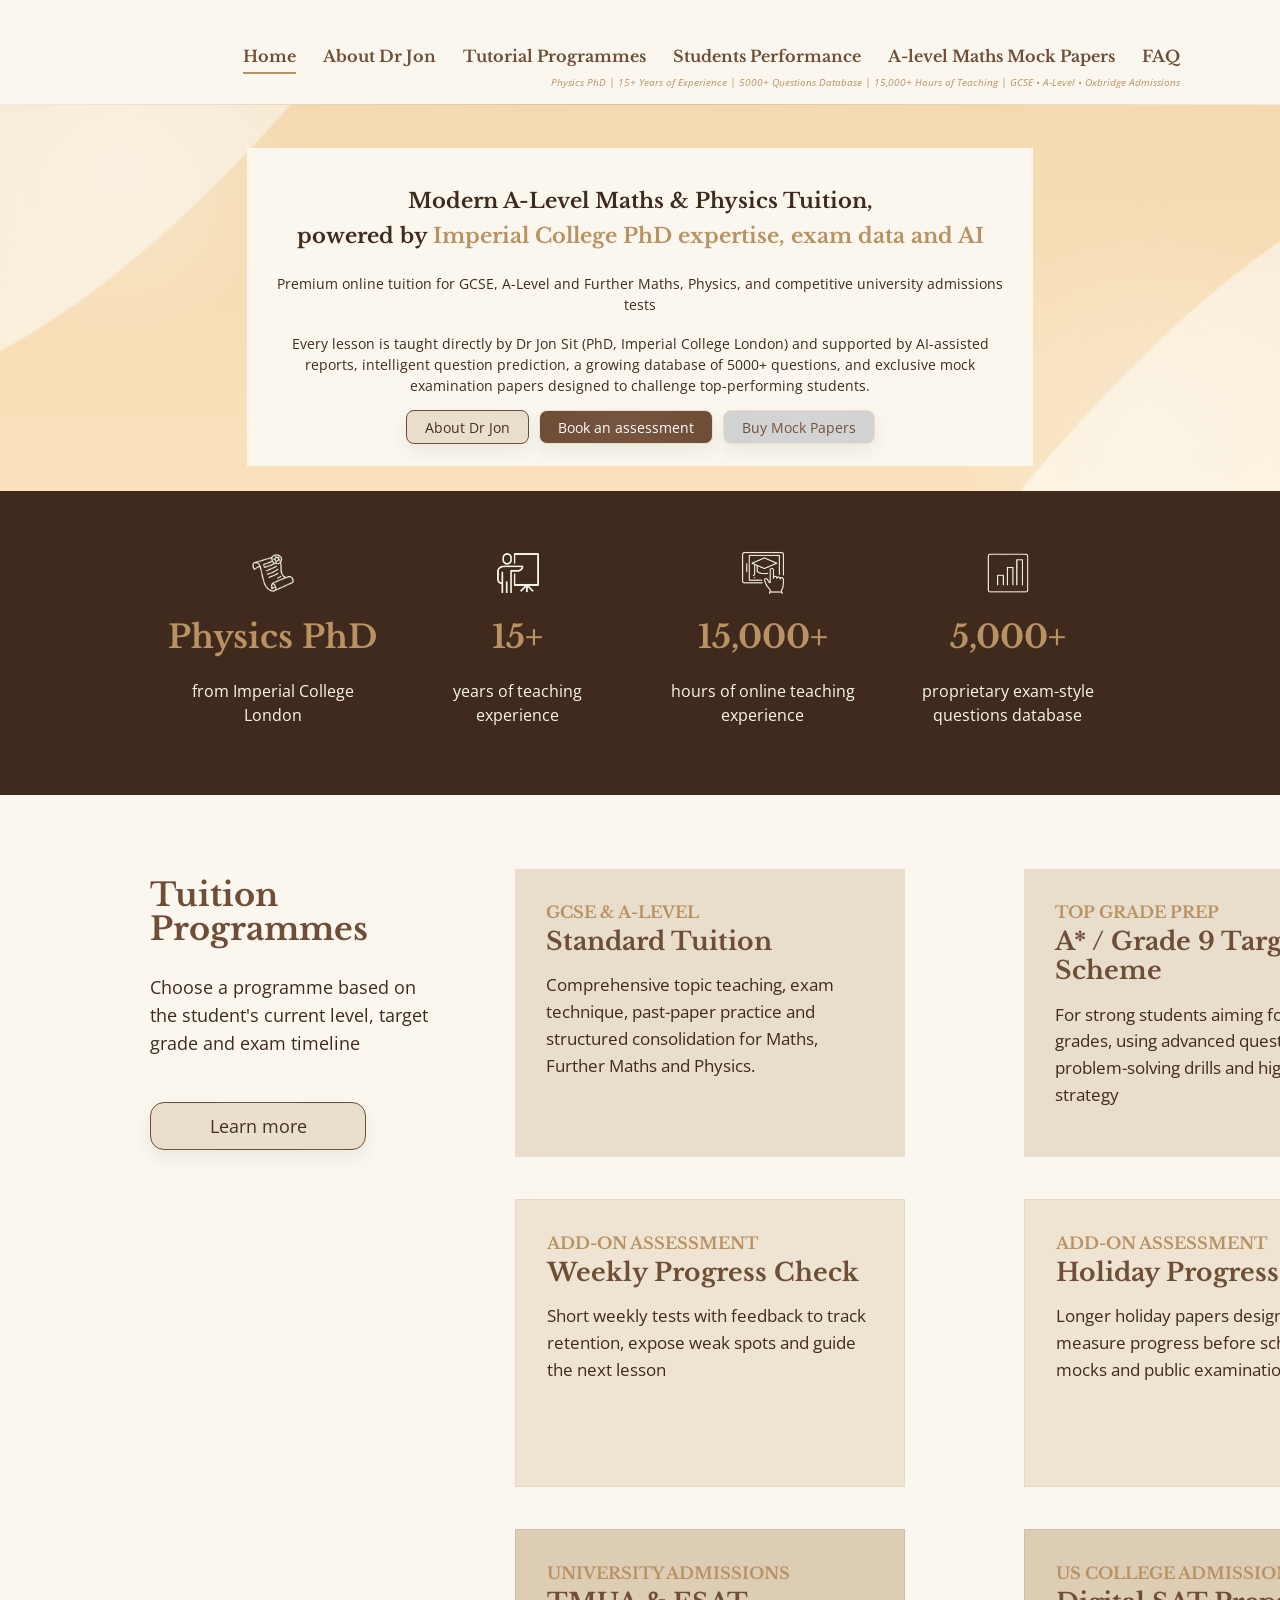
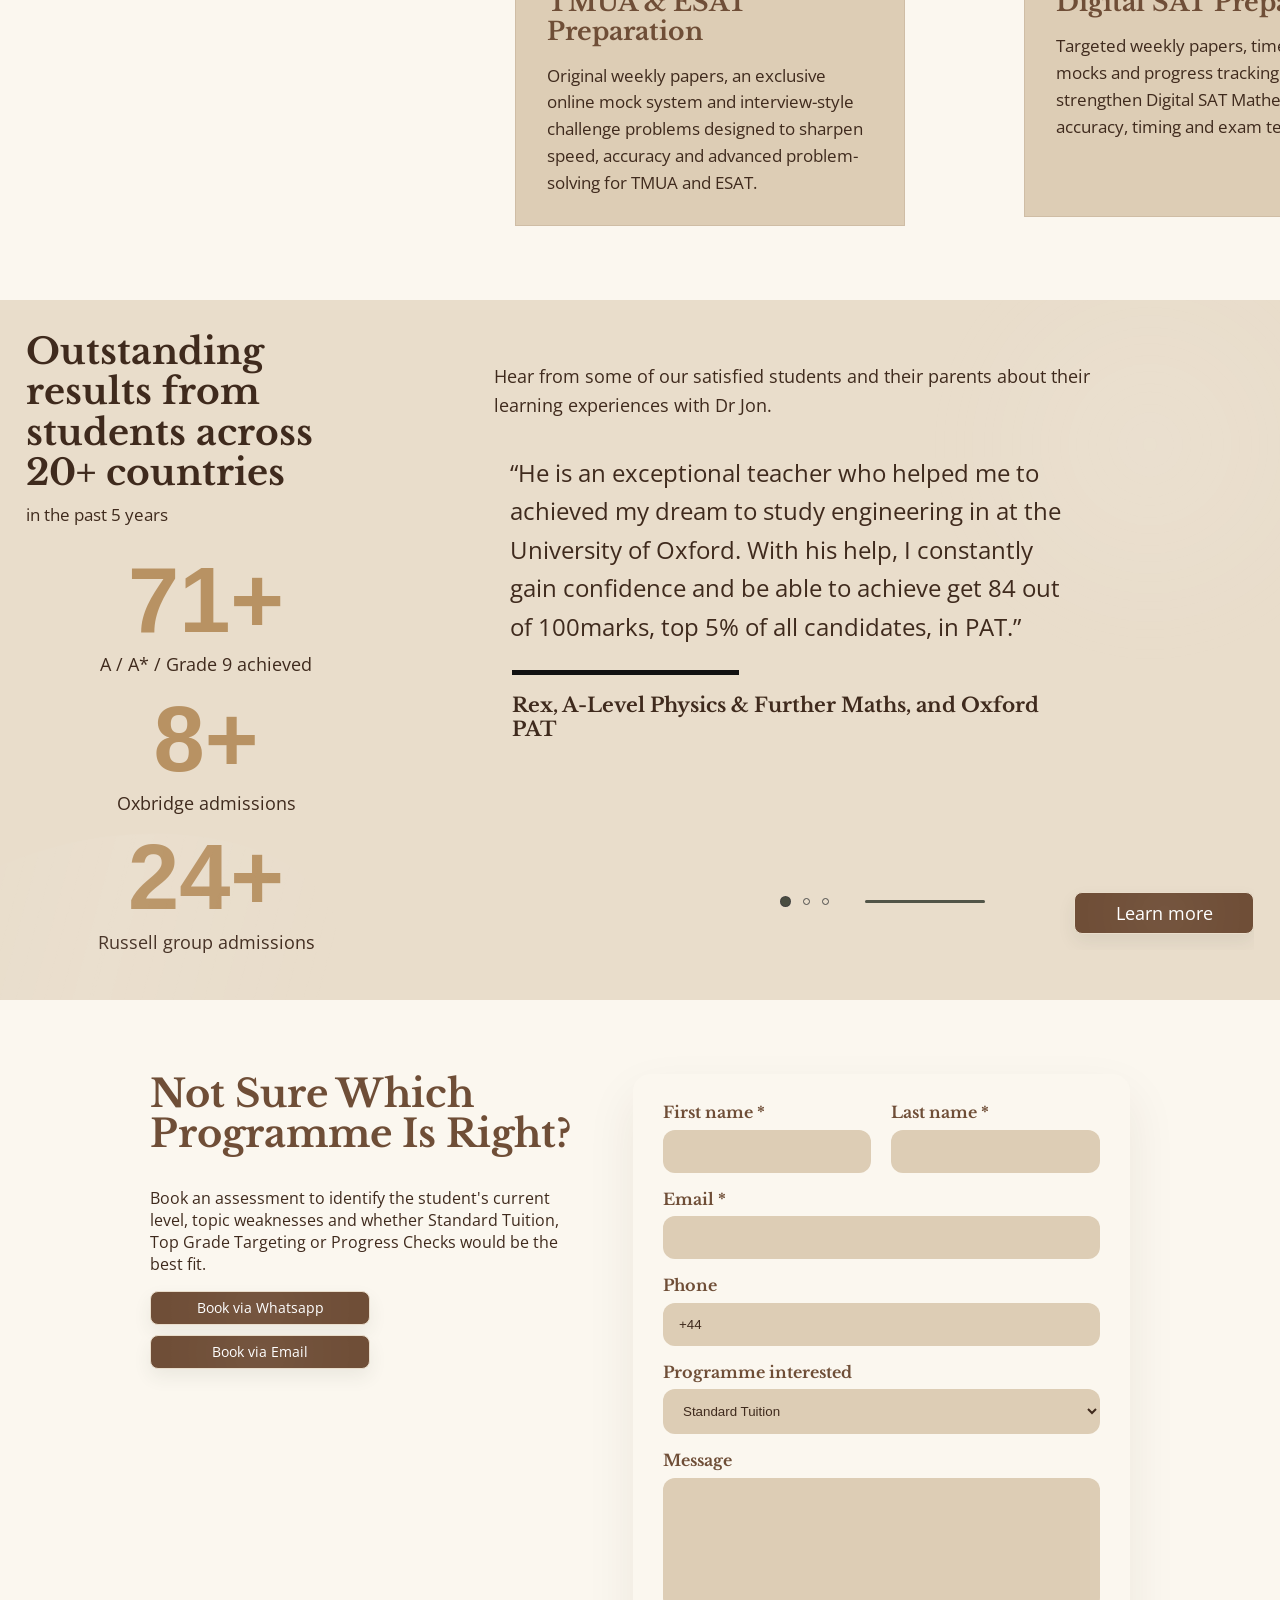
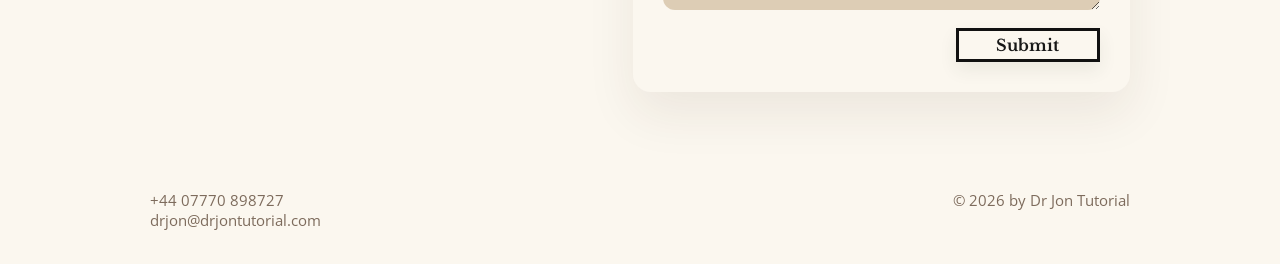
==== commit 91cded9d: "Remove header logo from pages" ====
--- a/index.html
+++ b/index.html
@@ -12,13 +12,6 @@
 <body>
   <header class="site-header">
     <div class="container header-inner">
-      <a class="brand" href="./index.html" aria-label="Dr Jon Tutoring home">
-        <img src="./assets/logo.png" alt="Dr Jon Tutoring logo">
-        <div class="brand-copy">
-          <p class="brand-title">Dr Jon Tutoring</p>
-          <span class="brand-tag">Physics PhD and exam-focused tuition</span>
-        </div>
-      </a>
       <div class="site-nav">
         <ul>
           <li><a href="./index.html" aria-current="page">Home</a></li>
--- a/styles.css
+++ b/styles.css
@@ -2066,7 +2066,7 @@
   animation: none;
 }
 
-@media (max-width: 0px) {
+@media (max-width: 900px) {
   .programmes,
   .results-grid,
   .contact-grid {
@@ -2082,7 +2082,11 @@
   }
 }
 
-@media (max-width: 0px) {
+@media (max-width: 900px) {
+  body {
+    min-width: 0;
+  }
+
   .container {
     width: min(calc(100% - 28px), var(--max));
   }
@@ -2135,3 +2139,415 @@
     width: 100%;
   }
 }
+
+@media (max-width: 900px) {
+  .site-header {
+    position: relative;
+  }
+
+  .header-inner {
+    min-height: 0;
+    padding: 14px 0 16px;
+  }
+
+  .brand,
+  .site-nav {
+    position: static;
+  }
+
+  .brand {
+    width: auto;
+    margin-bottom: 12px;
+  }
+
+  .brand img {
+    width: 42px;
+    height: 48px;
+  }
+
+  .site-nav {
+    width: 100%;
+    align-items: stretch;
+    gap: 9px;
+  }
+
+  .site-nav ul {
+    display: flex;
+    gap: 8px 14px;
+    flex-wrap: wrap;
+  }
+
+  .site-nav a {
+    font-size: 13px;
+    line-height: 1.25;
+  }
+
+  .header-note {
+    width: 100%;
+    font-size: 9px;
+    line-height: 1.35;
+  }
+
+  .hero {
+    height: auto;
+    min-height: 0;
+    padding: 24px 0;
+  }
+
+  .hero-card {
+    width: 100%;
+    min-height: 0;
+    padding: 26px 18px 22px;
+  }
+
+  .hero-title {
+    font-size: 19px;
+    line-height: 1.55;
+  }
+
+  .hero-subtitle,
+  .hero-body {
+    max-width: none;
+    font-size: 13px;
+    line-height: 1.65;
+  }
+
+  .stats {
+    height: auto;
+    padding: 30px 0 34px;
+  }
+
+  .stats-grid {
+    gap: 26px 10px;
+  }
+
+  .stat-value {
+    font-size: 27px;
+  }
+
+  .stat-copy {
+    max-width: 150px;
+    font-size: 13px;
+  }
+
+  .home-programmes-section {
+    padding: 48px 0;
+  }
+
+  .programmes {
+    display: grid;
+    grid-template-columns: 1fr;
+    row-gap: 18px;
+  }
+
+  .programmes-copy,
+  .programme-card--tmua,
+  .programme-card--sat {
+    grid-column: auto;
+    grid-row: auto;
+  }
+
+  .programmes-copy {
+    padding-top: 0;
+  }
+
+  .programmes-copy .section-title,
+  .programmes-copy p,
+  .programmes-cta,
+  .programme-card,
+  .programme-card--admissions {
+    width: 100%;
+  }
+
+  .programmes-copy .section-title {
+    margin-bottom: 16px;
+    font-size: 31px;
+  }
+
+  .programmes-copy p {
+    margin-bottom: 20px;
+    font-size: 15px;
+  }
+
+  .programme-card,
+  .programme-card--admissions {
+    min-height: 0;
+    padding: 26px 22px 24px;
+  }
+
+  .programme-card h4 {
+    font-size: 22px;
+  }
+
+  .programme-card p {
+    font-size: 15px;
+  }
+
+  .results {
+    padding: 34px 0 40px;
+  }
+
+  .results .container {
+    width: min(calc(100% - 28px), var(--max));
+  }
+
+  .results-grid {
+    width: 100%;
+    min-height: 0;
+    gap: 28px;
+  }
+
+  .big-stats {
+    width: 100%;
+    padding-top: 0;
+    justify-self: center;
+    text-align: center;
+  }
+
+  .big-stats .section-title {
+    width: 100%;
+    font-size: 30px;
+  }
+
+  .big-stat-number {
+    font-size: 74px;
+  }
+
+  .testimonial-shell,
+  .testimonial-stage,
+  .testimonial-intro,
+  .testimonial-quote,
+  .testimonial-name {
+    width: 100%;
+  }
+
+  .testimonial-shell {
+    min-height: 0;
+    padding-top: 0;
+  }
+
+  .testimonial-stage {
+    height: 360px;
+  }
+
+  .testimonial-quote {
+    margin-left: 0;
+    font-size: 18px;
+    line-height: 1.55;
+  }
+
+  .testimonial-rule,
+  .testimonial-name {
+    margin-left: 0;
+  }
+
+  .testimonial-controls {
+    min-height: 0;
+    margin-top: 0;
+    padding-top: 12px;
+  }
+
+  .dots {
+    margin-left: 0;
+  }
+
+  .testimonial-progress {
+    margin-left: 0;
+  }
+
+  .testimonial-controls .btn {
+    position: static;
+    width: 100%;
+    margin-top: 8px;
+  }
+
+  .contact {
+    padding: 46px 0;
+  }
+
+  .contact-grid {
+    gap: 28px;
+  }
+
+  .contact-panel {
+    padding: 22px;
+  }
+
+  .site-footer {
+    text-align: center;
+  }
+
+  .footer-inner {
+    flex-direction: column;
+    gap: 10px;
+  }
+
+  .about-hero-band {
+    padding: 18px 0 34px;
+  }
+
+  .about-wide,
+  .about-grid {
+    width: min(calc(100% - 32px), 620px);
+  }
+
+  .about-hero-card,
+  .about-grid,
+  .about-philosophy .about-grid {
+    grid-template-columns: 1fr;
+  }
+
+  .about-hero-card {
+    width: 100%;
+    min-height: 0;
+    overflow: hidden;
+    background: rgb(255, 248, 241);
+  }
+
+  .about-hero-copy {
+    min-height: 0;
+    padding: 34px 28px 24px;
+  }
+
+  .about-hero-copy h1 {
+    margin-bottom: 18px;
+    font-size: clamp(2.35rem, 10vw, 3.35rem);
+    line-height: 1.04;
+    letter-spacing: -0.02em;
+  }
+
+  .about-hero-copy p {
+    width: auto;
+    max-width: 440px;
+    margin-bottom: 18px;
+    font-size: 16px;
+    line-height: 1.65;
+  }
+
+  .about-logos {
+    flex-wrap: wrap;
+    gap: 8px 10px;
+    margin: 12px 0 22px;
+  }
+
+  .about-logos a img {
+    width: 22px;
+    height: 22px;
+  }
+
+  .about-logos img[alt="TutorPerch"] {
+    width: 84px;
+    height: 23px;
+  }
+
+  .about-logos img[alt="TutorHunt"] {
+    width: 78px;
+    height: 22px;
+  }
+
+  .about-logos img[alt="TutorDex"] {
+    width: 76px;
+    height: 24px;
+  }
+
+  .dbs-pill {
+    margin: 2px auto 0;
+    padding: 4px 9px 4px 16px;
+    font-size: 14px;
+  }
+
+  .dbs-check {
+    width: 34px;
+    height: 34px;
+    font-size: 18px;
+  }
+
+  .about-hero-photo {
+    min-height: 0;
+    aspect-ratio: 4 / 3;
+    background: rgb(189, 189, 189);
+  }
+
+  .about-hero-photo img {
+    width: 100%;
+    height: 100%;
+    object-fit: contain;
+    object-position: center top;
+  }
+
+  .about-label {
+    padding: 34px 0 0;
+  }
+
+  .about-label h2 {
+    width: auto;
+    font-size: 31px;
+    line-height: 1.08;
+  }
+
+  .about-qualifications,
+  .about-expertise {
+    padding-top: 0;
+  }
+
+  .qualifications-list,
+  .expertise-list,
+  .about-me-section .about-copy-block,
+  .about-publications-section .publications-copy {
+    padding: 24px 0 34px;
+  }
+
+  .qualification-item {
+    width: 100%;
+    margin-bottom: 24px;
+  }
+
+  .qualification-item h3 {
+    font-size: 23px;
+  }
+
+  .qualification-item p,
+  .expertise-list li,
+  .about-copy-block p,
+  .publications-copy p {
+    font-size: 15.5px;
+    line-height: 1.62;
+  }
+
+  .about-philosophy .about-label {
+    padding: 34px 0 0;
+  }
+
+  .about-philosophy-mark img {
+    width: 150px;
+    margin: 20px 0 6px;
+  }
+
+  .about-philosophy .about-copy-block {
+    max-width: none;
+    padding: 24px 0 34px;
+  }
+
+  .about-philosophy .about-copy-block p {
+    font-size: 15.5px;
+    line-height: 1.62;
+    margin-bottom: 18px;
+  }
+
+  .about-me-section .about-label,
+  .about-publications-section .about-label {
+    padding-top: 34px;
+  }
+
+  .publications-copy {
+    width: 100%;
+  }
+
+  .publications-copy-inner {
+    max-height: 158px;
+  }
+
+  .publications-toggle {
+    font-size: 15px;
+  }
+}
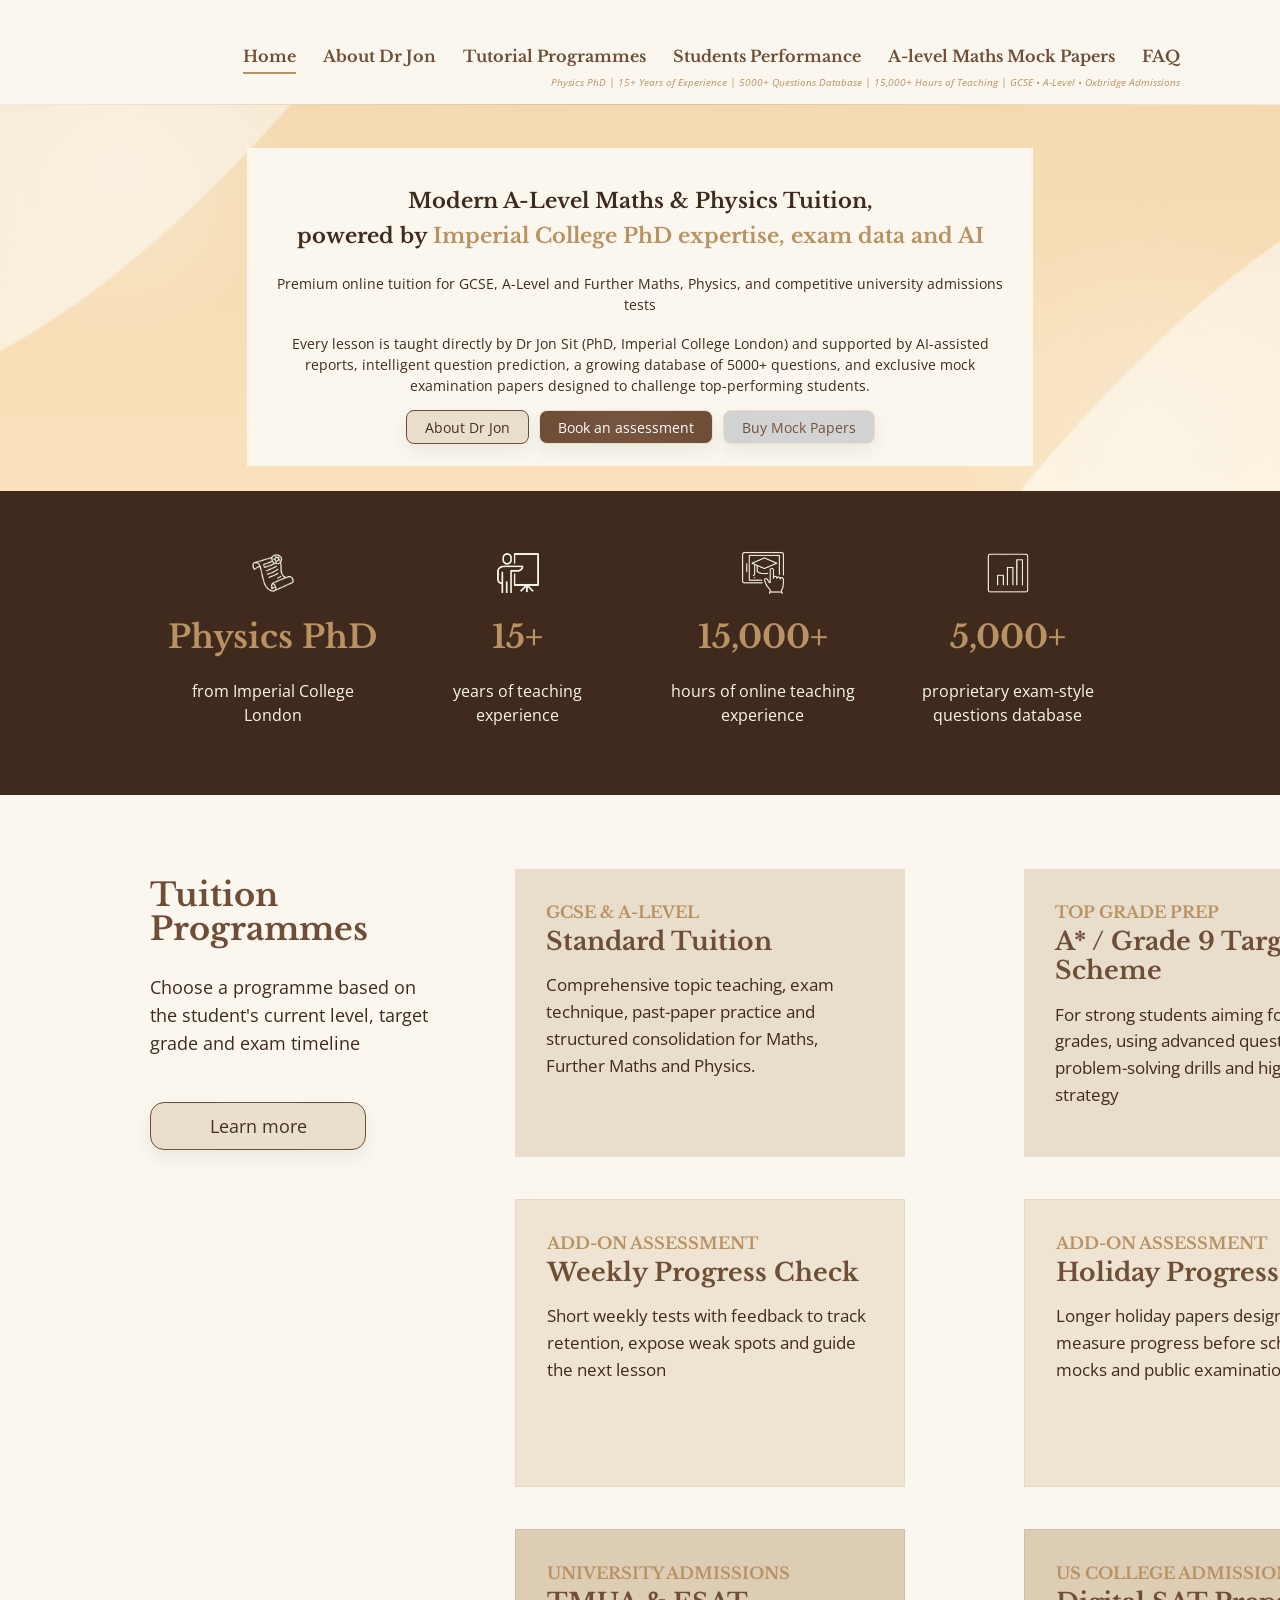
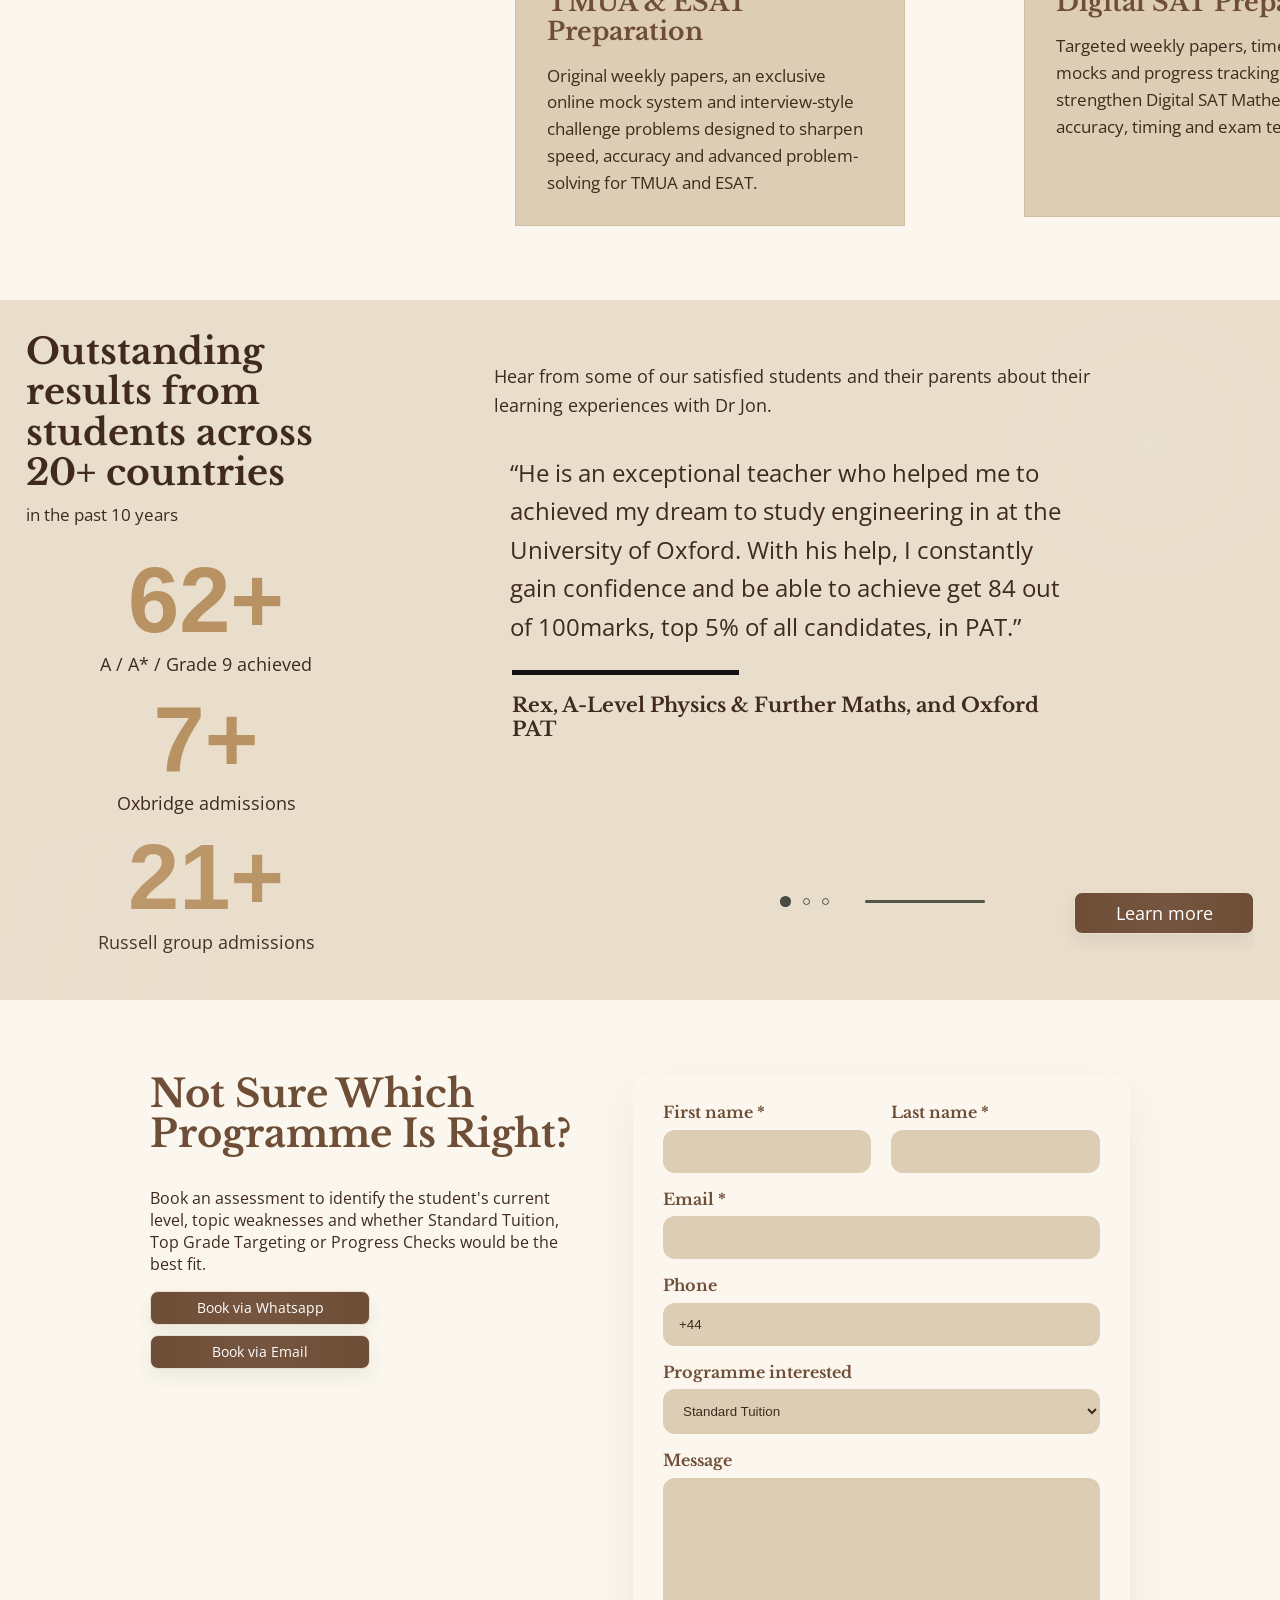
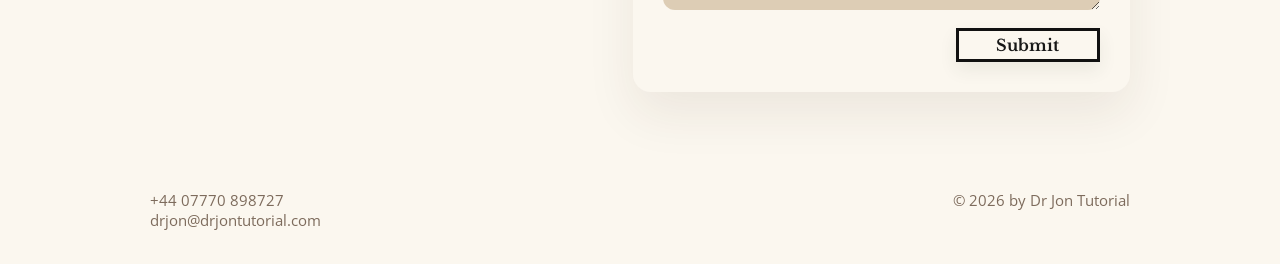
==== commit 27c3e75b: "d" ====
--- a/index.html
+++ b/index.html
@@ -116,7 +116,7 @@
         <div class="big-stats reveal-card">
           <div>
             <h2 class="section-title">Outstanding results from students across 20+ countries</h2>
-            <p class="big-stats-note">in the past 5 years</p>
+            <p class="big-stats-note">in the past 10 years</p>
           </div>
           <div>
             <p class="big-stat-number" data-counter-target="90" data-counter-suffix="+">90+</p>
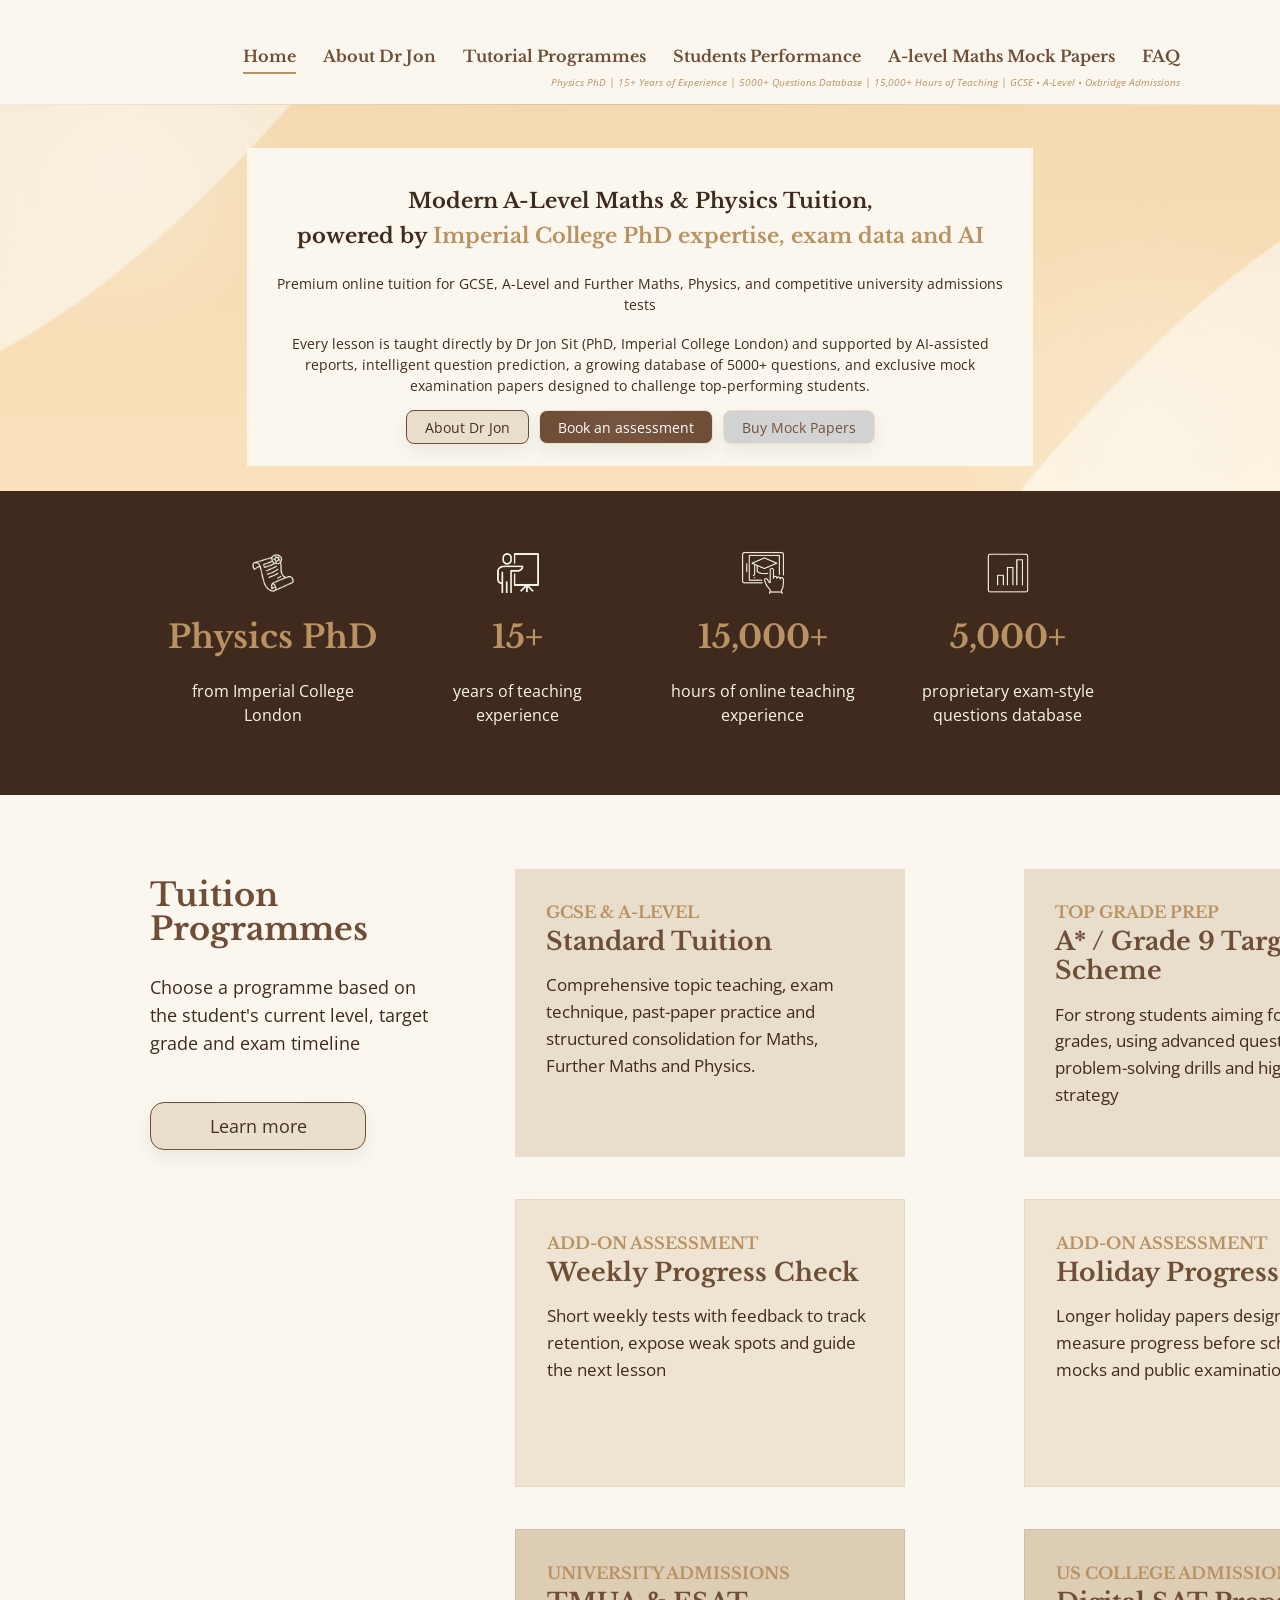
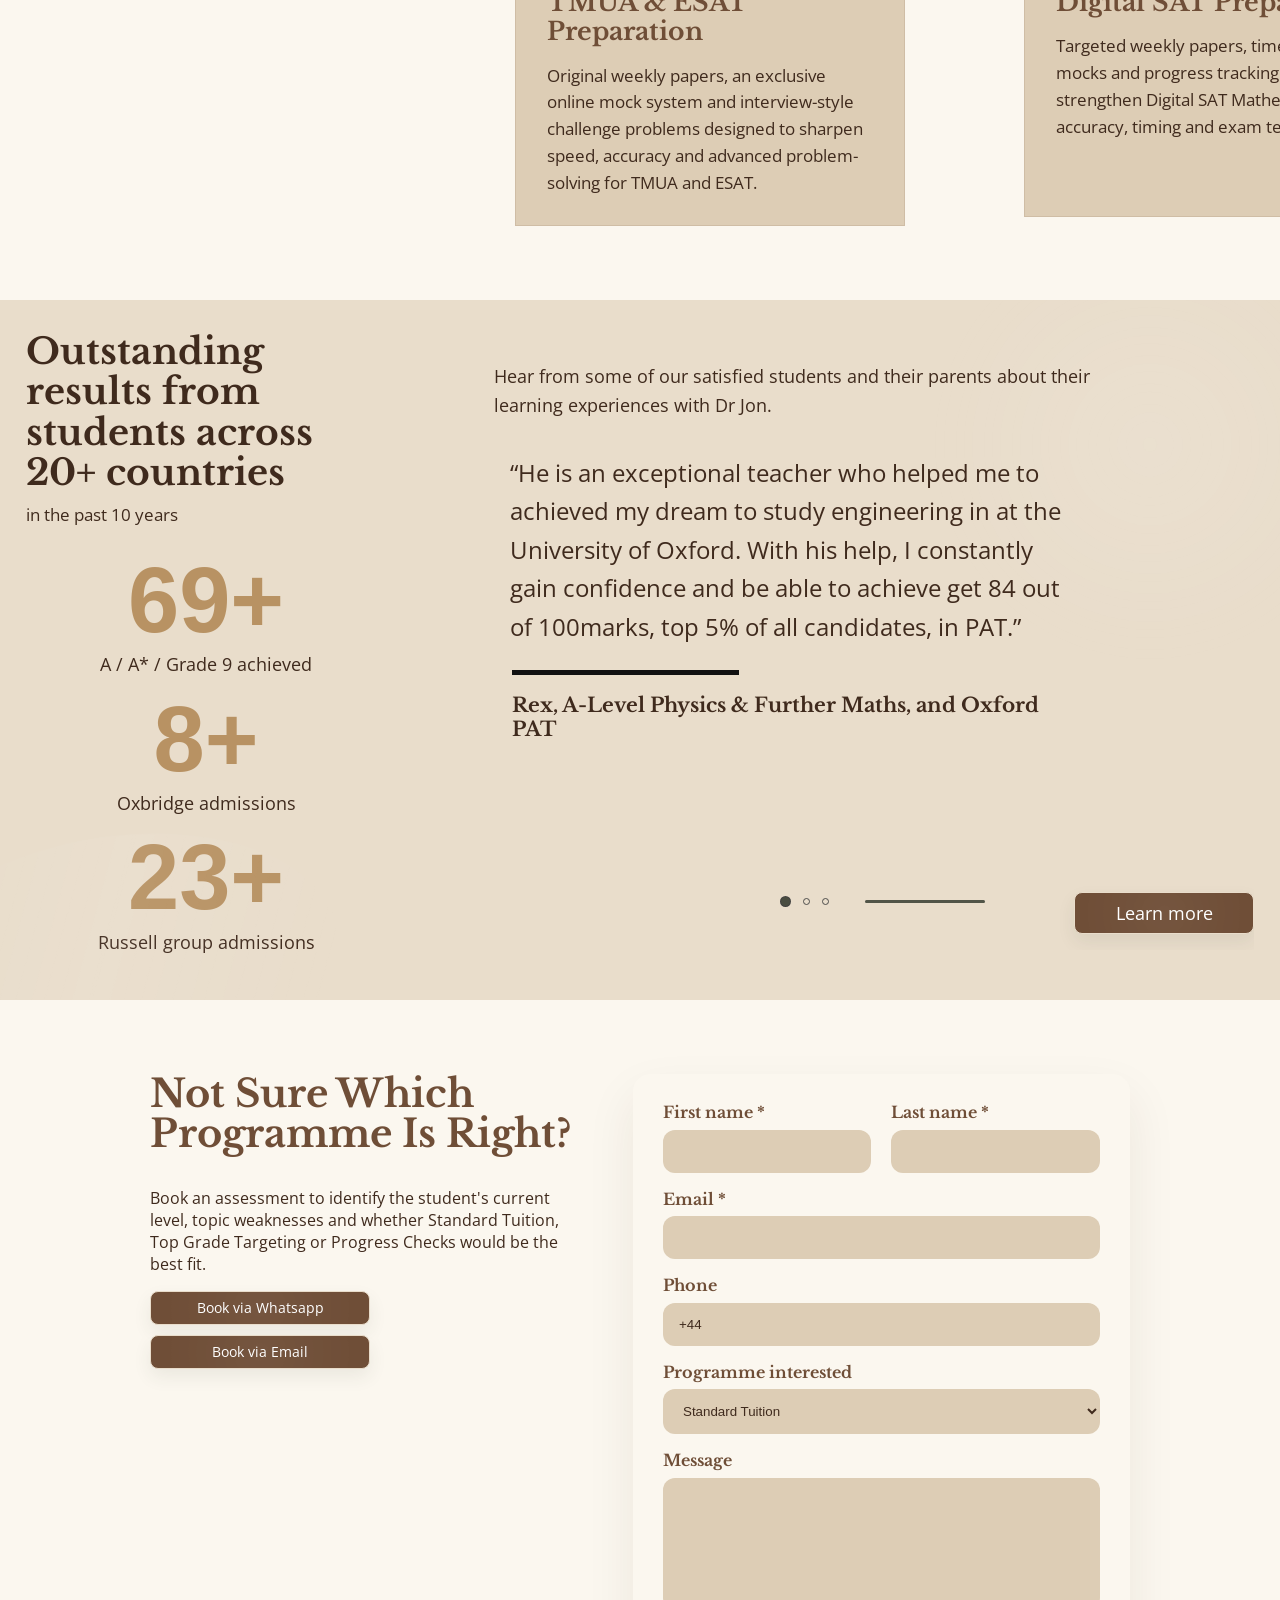
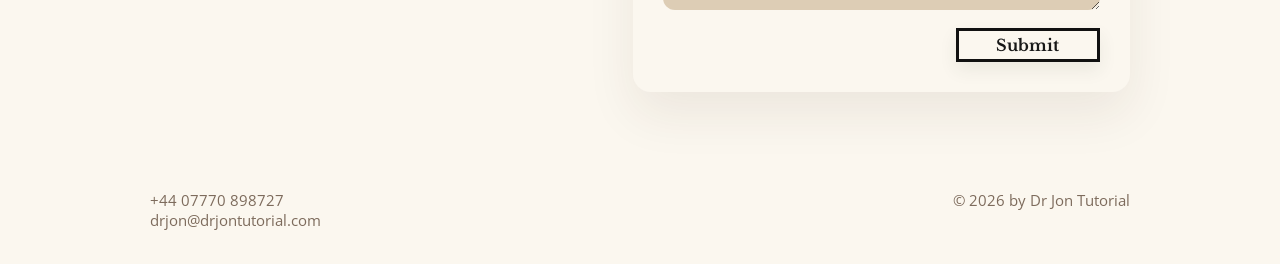
==== commit 4b5c35ac: "d" ====
--- a/index.html
+++ b/index.html
@@ -4,6 +4,8 @@
   <meta charset="utf-8">
   <meta name="viewport" content="width=device-width, initial-scale=1">
   <title>Dr Jon Tutoring</title>
+  <link rel="canonical" href="https://drjontutorial.com/">
+  <meta property="og:url" content="https://drjontutorial.com/">
   <link rel="preconnect" href="https://fonts.googleapis.com">
   <link rel="preconnect" href="https://fonts.gstatic.com" crossorigin>
   <link href="https://fonts.googleapis.com/css2?family=Libre+Baskerville:wght@400;700&family=Open+Sans:wght@400;700&display=swap" rel="stylesheet">
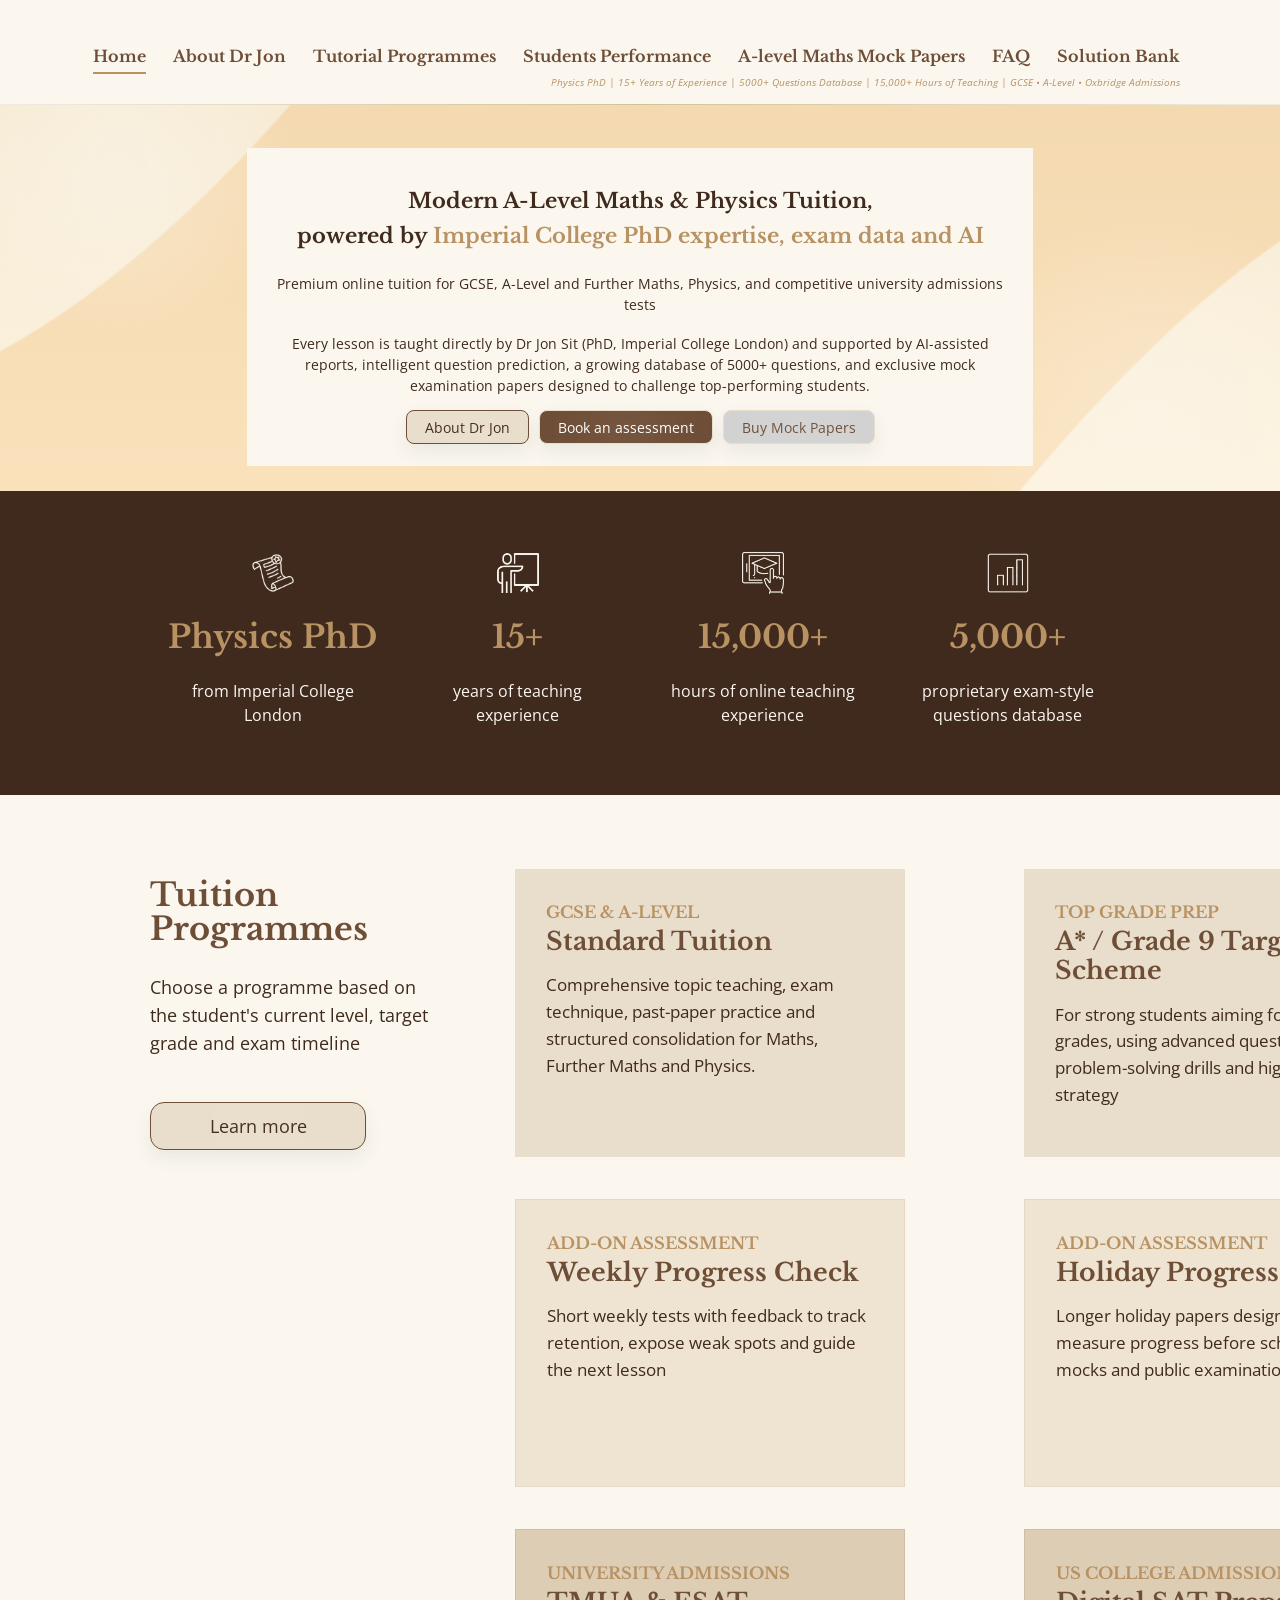
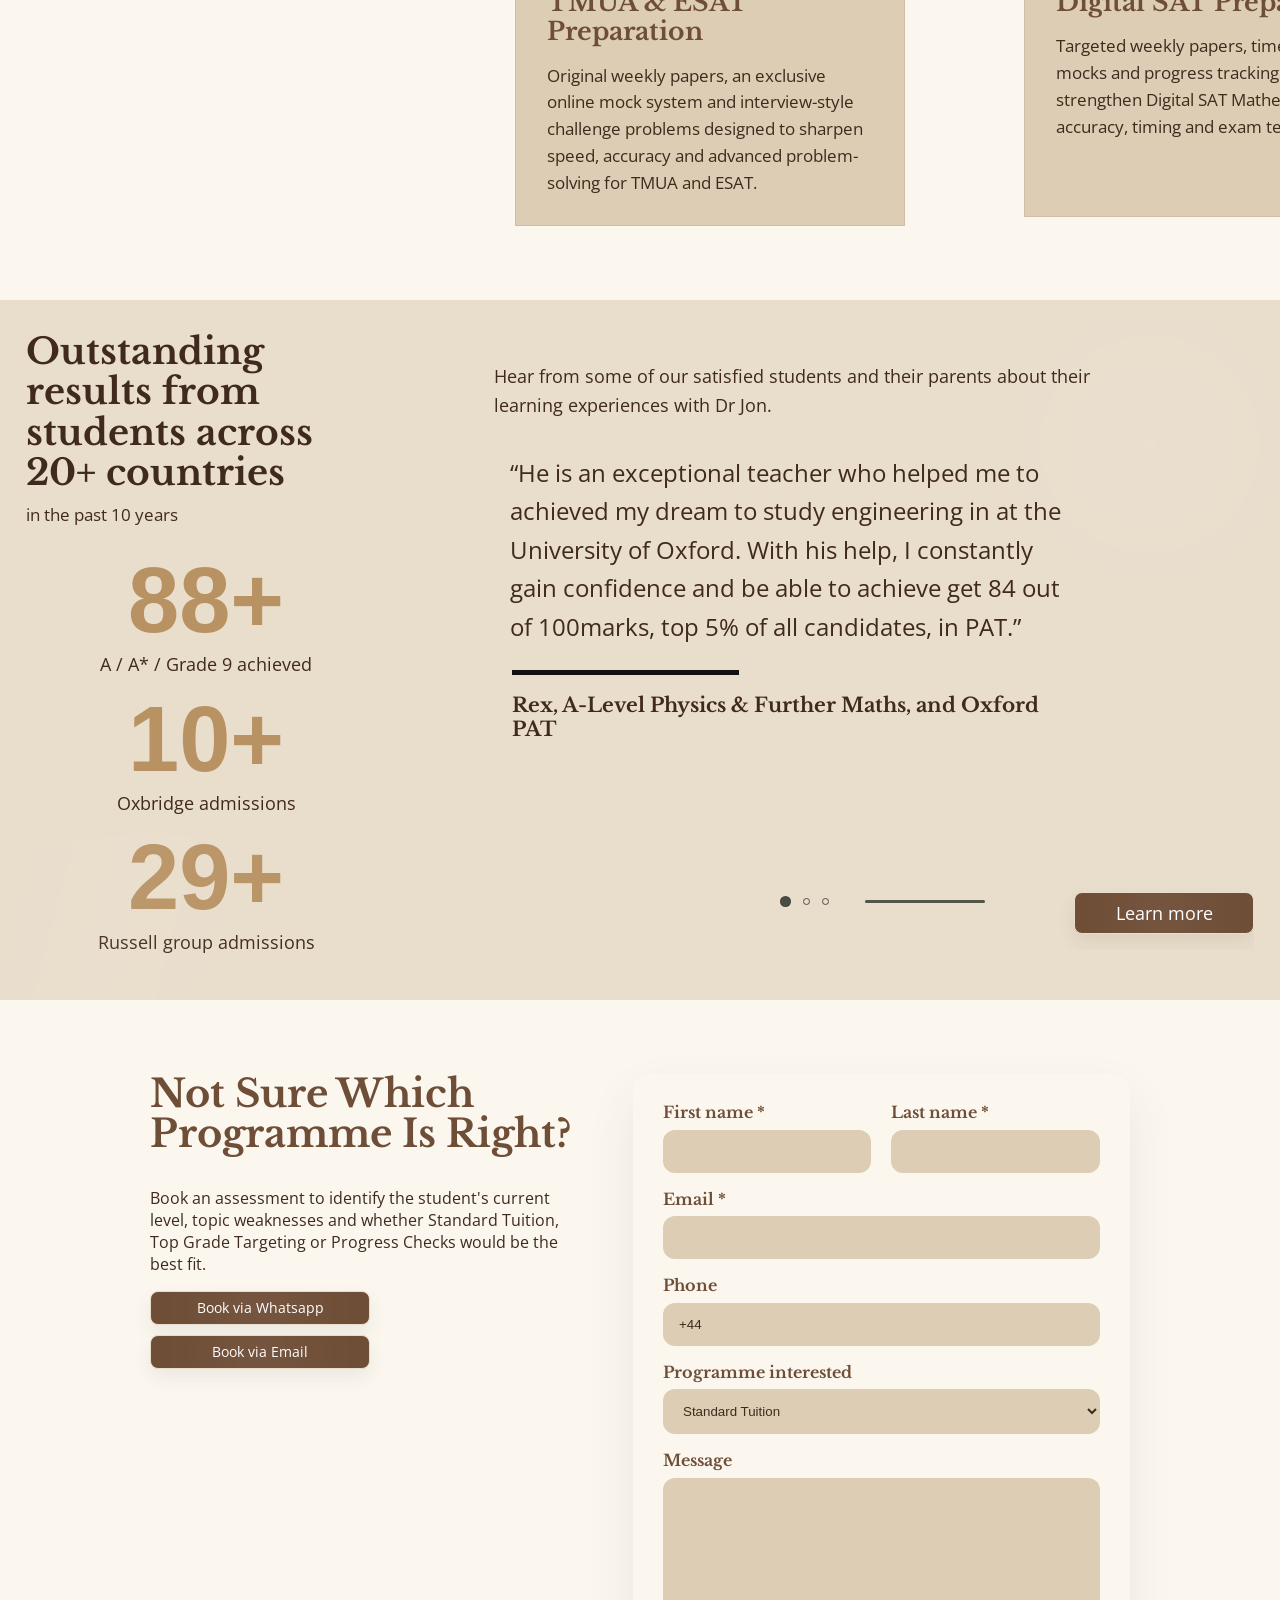
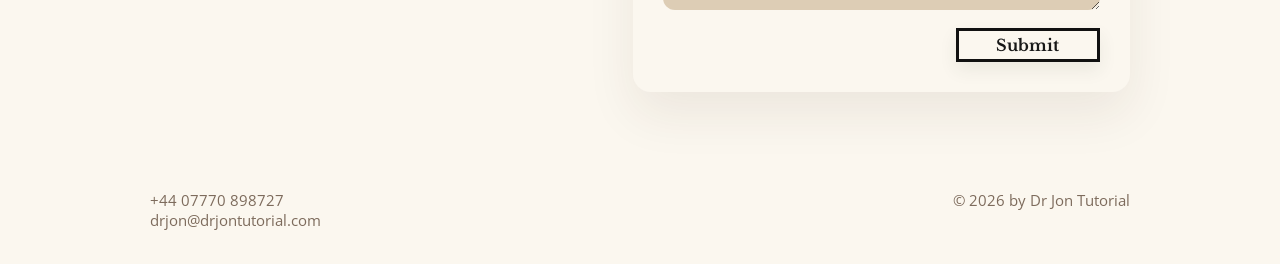
==== commit 84646a1c: "Add password-gated Solution Bank and Chapter 3 Drive viewers" ====
--- a/index.html
+++ b/index.html
@@ -22,6 +22,7 @@
           <li><a href="./students-performance.html">Students Performance</a></li>
           <li><a href="./a-level-maths-mock-papers.html">A-level Maths Mock Papers</a></li>
           <li><a href="./faq.html">FAQ</a></li>
+          <li><a href="./notes-solutions/">Solution Bank</a></li>
         </ul>
         <div class="header-note">Physics PhD | 15+ Years of Experience | 5000+ Questions Database | 15,000+ Hours of Teaching | GCSE &bull; A-Level &bull; Oxbridge Admissions</div>
       </div>
